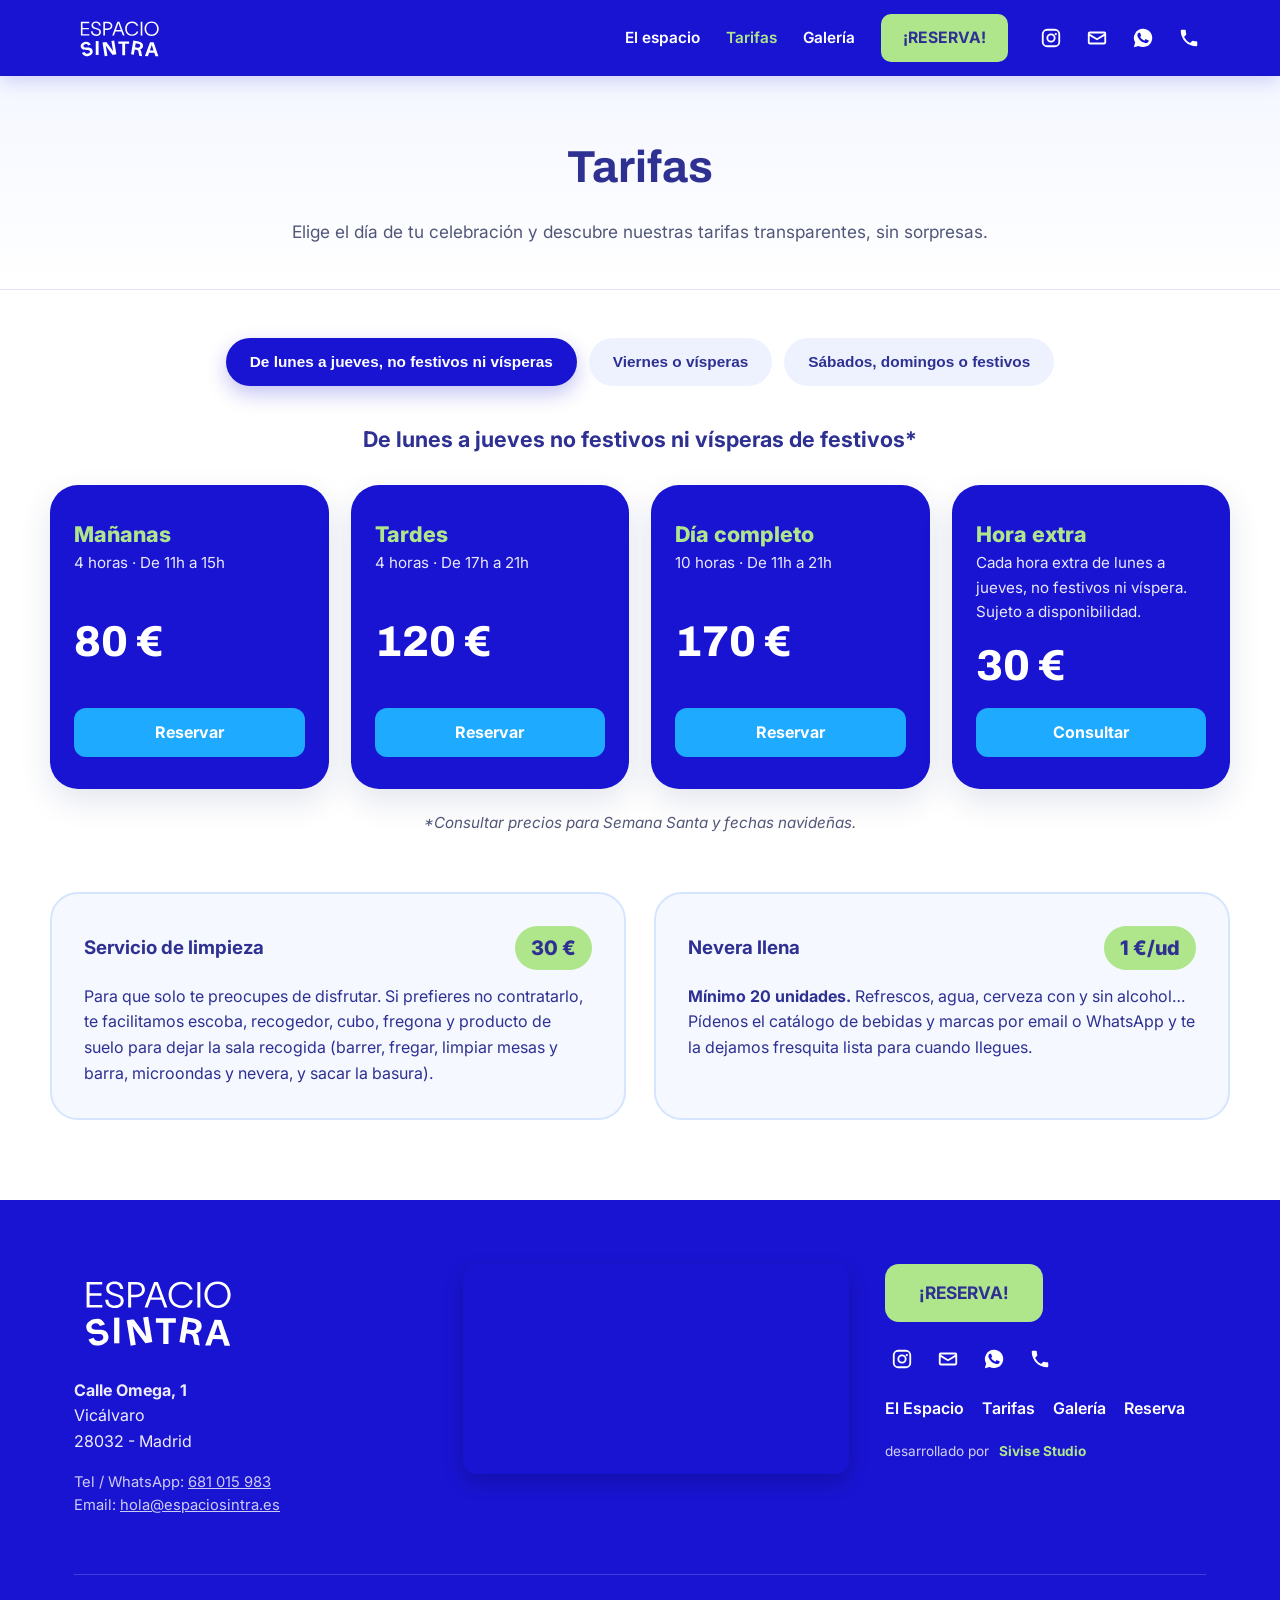
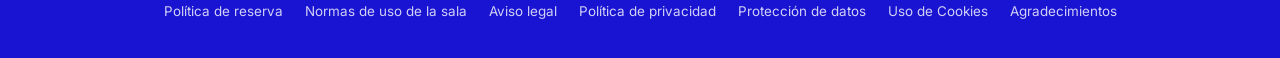
==== tarifas/index.html @ 42a93ad6 "Initial 1:1 static migration of espaciosintra.es from Framer to GitHub Pages" ====
<!DOCTYPE html>
<html lang="es">
<head>
  <meta charset="UTF-8">
  <meta name="viewport" content="width=device-width, initial-scale=1.0">
  <title>Espacio Sintra - Tarifas</title>
  <meta name="description" content="Consulta las tarifas de alquiler por mañanas, tardes o día completo de Espacio Sintra en Vicálvaro, Madrid, además de extras de limpieza y nevera llena.">
  <link rel="canonical" href="https://www.espaciosintra.es/tarifas/">
  <link rel="icon" type="image/png" href="../img/favicon.png">
  <link rel="apple-touch-icon" href="../img/apple-touch-icon.png">
  <meta property="og:type" content="website">
  <meta property="og:url" content="https://www.espaciosintra.es/tarifas/">
  <meta property="og:title" content="Espacio Sintra - Tarifas">
  <meta property="og:description" content="Consulta las tarifas de alquiler por mañanas, tardes o día completo de Espacio Sintra en Vicálvaro, Madrid, además de extras de limpieza y nevera llena.">
  <meta property="og:image" content="https://www.espaciosintra.es/img/og-image.png">
  <link rel="preconnect" href="https://fonts.googleapis.com">
  <link rel="preconnect" href="https://fonts.gstatic.com" crossorigin>
  <link href="https://fonts.googleapis.com/css2?family=Archivo:wght@600;700;800&family=Inter:wght@400;500;600;700;800&display=swap" rel="stylesheet">
  <link rel="stylesheet" href="../assets/style.css">
</head>
<body>
  <header class="site-header">
    <div class="container nav-inner">
      <a href="../" class="nav-logo" aria-label="Espacio Sintra Inicio">
        <img src="../img/brand/ES_logotipo-03.svg" alt="Espacio Sintra">
      </a>
      <div class="nav-right">
        <ul class="nav-links">
          <li><a href="../el_espacio/">El espacio</a></li>
          <li><a href="../tarifas/" class="active">Tarifas</a></li>
          <li><a href="../galeria/">Galería</a></li>
        </ul>
        <a href="../reservar/" class="btn-mint">¡RESERVA!</a>
        <div class="nav-socials">
        <a href="https://www.instagram.com/espaciosintramadrid" target="_blank" rel="noopener noreferrer" aria-label="Instagram"><svg viewBox="0 0 24 24" aria-hidden="true"><path d="M7.75 2h8.5A5.75 5.75 0 0 1 22 7.75v8.5A5.75 5.75 0 0 1 16.25 22h-8.5A5.75 5.75 0 0 1 2 16.25v-8.5A5.75 5.75 0 0 1 7.75 2Zm0 2A3.75 3.75 0 0 0 4 7.75v8.5A3.75 3.75 0 0 0 7.75 20h8.5A3.75 3.75 0 0 0 20 16.25v-8.5A3.75 3.75 0 0 0 16.25 4h-8.5ZM12 7a5 5 0 1 1 0 10 5 5 0 0 1 0-10Zm0 2a3 3 0 1 0 0 6 3 3 0 0 0 0-6Zm5.25-2.5a1.25 1.25 0 1 1 0 2.5 1.25 1.25 0 0 1 0-2.5Z"/></svg></a>
        <a href="mailto:hola@espaciosintra.es" aria-label="Email"><svg viewBox="0 0 24 24" aria-hidden="true"><path d="M4 5h16a2 2 0 0 1 2 2v10a2 2 0 0 1-2 2H4a2 2 0 0 1-2-2V7a2 2 0 0 1 2-2Zm0 2v.4l8 4.8 8-4.8V7H4Zm16 10V9.7l-7.49 4.5a1 1 0 0 1-1.02 0L4 9.7V17h16Z"/></svg></a>
        <a href="https://wa.me/34681015983" target="_blank" rel="noopener noreferrer" aria-label="WhatsApp"><svg viewBox="0 0 24 24" aria-hidden="true"><path d="M12.04 2a9.95 9.95 0 0 0-8.6 14.95L2 22l5.2-1.36A9.96 9.96 0 1 0 12.04 2Zm5.82 14.1c-.25.7-1.44 1.34-1.99 1.42-.52.08-1.18.11-1.9-.12-.44-.14-1-.33-1.72-.64-3.03-1.31-5-4.36-5.15-4.56-.15-.2-1.23-1.64-1.23-3.13 0-1.49.78-2.22 1.06-2.52.28-.3.6-.38.8-.38h.58c.19 0 .44-.07.69.52.25.6.85 2.08.92 2.23.08.15.13.33.03.53-.1.2-.15.33-.3.5-.15.18-.32.4-.45.54-.15.15-.3.31-.13.61.18.3.78 1.29 1.68 2.09 1.15 1.03 2.13 1.35 2.43 1.5.3.15.48.13.65-.08.18-.2.75-.88.95-1.18.2-.3.4-.25.68-.15.28.1 1.75.83 2.05.98.3.15.5.22.58.35.08.13.08.73-.17 1.43Z"/></svg></a>
        <a href="tel:681015983" aria-label="Teléfono"><svg viewBox="0 0 24 24" aria-hidden="true"><path d="M6.62 10.79a15.05 15.05 0 0 0 6.59 6.59l2.2-2.2a1 1 0 0 1 1.01-.24c1.12.37 2.33.57 3.58.57a1 1 0 0 1 1 1V20a1 1 0 0 1-1 1C10.61 21 3 13.39 3 4a1 1 0 0 1 1-1h3.5a1 1 0 0 1 1 1c0 1.25.2 2.46.57 3.58a1 1 0 0 1-.25 1.01l-2.2 2.2Z"/></svg></a>
    </div>
      </div>
      <button id="menu-toggle" class="menu-toggle" aria-label="Abrir menú" aria-expanded="false">
        <svg width="24" height="24" viewBox="0 0 24 24" fill="none" stroke="currentColor" stroke-width="2.5"><line x1="3" y1="6" x2="21" y2="6"/><line x1="3" y1="12" x2="21" y2="12"/><line x1="3" y1="18" x2="21" y2="18"/></svg>
      </button>
    </div>
    <nav id="mobile-drawer" class="mobile-drawer" aria-label="Navegación móvil">
      <ul>
        <li><a href="../el_espacio/">El espacio</a></li>
        <li><a href="../tarifas/">Tarifas</a></li>
        <li><a href="../galeria/">Galería</a></li>
        <li><a href="../reservar/">¡RESERVA!</a></li>
      </ul>
      <div class="nav-socials">
        <a href="https://www.instagram.com/espaciosintramadrid" target="_blank" rel="noopener noreferrer" aria-label="Instagram"><svg viewBox="0 0 24 24" aria-hidden="true"><path d="M7.75 2h8.5A5.75 5.75 0 0 1 22 7.75v8.5A5.75 5.75 0 0 1 16.25 22h-8.5A5.75 5.75 0 0 1 2 16.25v-8.5A5.75 5.75 0 0 1 7.75 2Zm0 2A3.75 3.75 0 0 0 4 7.75v8.5A3.75 3.75 0 0 0 7.75 20h8.5A3.75 3.75 0 0 0 20 16.25v-8.5A3.75 3.75 0 0 0 16.25 4h-8.5ZM12 7a5 5 0 1 1 0 10 5 5 0 0 1 0-10Zm0 2a3 3 0 1 0 0 6 3 3 0 0 0 0-6Zm5.25-2.5a1.25 1.25 0 1 1 0 2.5 1.25 1.25 0 0 1 0-2.5Z"/></svg></a>
        <a href="mailto:hola@espaciosintra.es" aria-label="Email"><svg viewBox="0 0 24 24" aria-hidden="true"><path d="M4 5h16a2 2 0 0 1 2 2v10a2 2 0 0 1-2 2H4a2 2 0 0 1-2-2V7a2 2 0 0 1 2-2Zm0 2v.4l8 4.8 8-4.8V7H4Zm16 10V9.7l-7.49 4.5a1 1 0 0 1-1.02 0L4 9.7V17h16Z"/></svg></a>
        <a href="https://wa.me/34681015983" target="_blank" rel="noopener noreferrer" aria-label="WhatsApp"><svg viewBox="0 0 24 24" aria-hidden="true"><path d="M12.04 2a9.95 9.95 0 0 0-8.6 14.95L2 22l5.2-1.36A9.96 9.96 0 1 0 12.04 2Zm5.82 14.1c-.25.7-1.44 1.34-1.99 1.42-.52.08-1.18.11-1.9-.12-.44-.14-1-.33-1.72-.64-3.03-1.31-5-4.36-5.15-4.56-.15-.2-1.23-1.64-1.23-3.13 0-1.49.78-2.22 1.06-2.52.28-.3.6-.38.8-.38h.58c.19 0 .44-.07.69.52.25.6.85 2.08.92 2.23.08.15.13.33.03.53-.1.2-.15.33-.3.5-.15.18-.32.4-.45.54-.15.15-.3.31-.13.61.18.3.78 1.29 1.68 2.09 1.15 1.03 2.13 1.35 2.43 1.5.3.15.48.13.65-.08.18-.2.75-.88.95-1.18.2-.3.4-.25.68-.15.28.1 1.75.83 2.05.98.3.15.5.22.58.35.08.13.08.73-.17 1.43Z"/></svg></a>
        <a href="tel:681015983" aria-label="Teléfono"><svg viewBox="0 0 24 24" aria-hidden="true"><path d="M6.62 10.79a15.05 15.05 0 0 0 6.59 6.59l2.2-2.2a1 1 0 0 1 1.01-.24c1.12.37 2.33.57 3.58.57a1 1 0 0 1 1 1V20a1 1 0 0 1-1 1C10.61 21 3 13.39 3 4a1 1 0 0 1 1-1h3.5a1 1 0 0 1 1 1c0 1.25.2 2.46.57 3.58a1 1 0 0 1-.25 1.01l-2.2 2.2Z"/></svg></a>
    </div>
    </nav>
  </header>

  <main>

    <section class="page-hero">
      <div class="container">
        <h1>Tarifas</h1>
        <p>Elige el día de tu celebración y descubre nuestras tarifas transparentes, sin sorpresas.</p>
      </div>
    </section>

    <section class="container tarifas-page-wrap">
      <div class="tarifa-tabs" role="tablist">
        <button class="tarifa-tab active" data-tab="tab-lj" role="tab">De lunes a jueves, no festivos ni vísperas</button>
        <button class="tarifa-tab" data-tab="tab-v" role="tab">Viernes o vísperas</button>
        <button class="tarifa-tab" data-tab="tab-sdf" role="tab">Sábados, domingos o festivos</button>
      </div>

      <div id="tab-lj" class="tarifa-panel active">
        <h2 class="tarifa-panel-title">De lunes a jueves no festivos ni vísperas de festivos*</h2>
        
      <div class="tarifa-cards-grid">
        <article class="tarifa-card">
          <div><h3>Mañanas</h3><p class="slot">4 horas · De 11h a 15h</p></div>
          <div class="big-price">80 €</div>
          <a href="../reservar/" class="btn-sky">Reservar</a>
        </article>
        <article class="tarifa-card">
          <div><h3>Tardes</h3><p class="slot">4 horas · De 17h a 21h</p></div>
          <div class="big-price">120 €</div>
          <a href="../reservar/" class="btn-sky">Reservar</a>
        </article>
        <article class="tarifa-card">
          <div><h3>Día completo</h3><p class="slot">10 horas · De 11h a 21h</p></div>
          <div class="big-price">170 €</div>
          <a href="../reservar/" class="btn-sky">Reservar</a>
        </article>
        <article class="tarifa-card">
          <div><h3>Hora extra</h3><p class="slot">Cada hora extra de lunes a jueves, no festivos ni víspera. Sujeto a disponibilidad.</p></div>
          <div class="big-price">30 €</div>
          <a href="../reservar/" class="btn-sky">Consultar</a>
        </article>
      </div>
      </div>

      <div id="tab-v" class="tarifa-panel">
        <h2 class="tarifa-panel-title">Viernes o vísperas de festivos*</h2>
        
      <div class="tarifa-cards-grid">
        <article class="tarifa-card">
          <div><h3>Mañanas</h3><p class="slot">4 horas · De 11h a 15h</p></div>
          <div class="big-price">80 €</div>
          <a href="../reservar/" class="btn-sky">Reservar</a>
        </article>
        <article class="tarifa-card">
          <div><h3>Tardes</h3><p class="slot">4 horas · De 17h a 21h</p></div>
          <div class="big-price">160 €</div>
          <a href="../reservar/" class="btn-sky">Reservar</a>
        </article>
        <article class="tarifa-card">
          <div><h3>Día completo</h3><p class="slot">10 horas · De 11h a 21h</p></div>
          <div class="big-price">220 €</div>
          <a href="../reservar/" class="btn-sky">Reservar</a>
        </article>
        <article class="tarifa-card">
          <div><h3>Hora extra</h3><p class="slot">Cada hora extra de viernes, sábado, domingo, festivo o víspera de festivo.</p></div>
          <div class="big-price">40 €</div>
          <a href="../reservar/" class="btn-sky">Consultar</a>
        </article>
      </div>
      </div>

      <div id="tab-sdf" class="tarifa-panel">
        <h2 class="tarifa-panel-title">Sábados, domingos o festivos*</h2>
        
      <div class="tarifa-cards-grid">
        <article class="tarifa-card">
          <div><h3>Mañanas</h3><p class="slot">4 horas · De 11h a 15h</p></div>
          <div class="big-price">160 €</div>
          <a href="../reservar/" class="btn-sky">Reservar</a>
        </article>
        <article class="tarifa-card">
          <div><h3>Tardes</h3><p class="slot">4 horas · De 17h a 21h</p></div>
          <div class="big-price">180 €</div>
          <a href="../reservar/" class="btn-sky">Reservar</a>
        </article>
        <article class="tarifa-card">
          <div><h3>Día completo</h3><p class="slot">10 horas · De 11h a 21h</p></div>
          <div class="big-price">310 €</div>
          <a href="../reservar/" class="btn-sky">Reservar</a>
        </article>
        <article class="tarifa-card">
          <div><h3>Hora extra</h3><p class="slot">Cada hora extra de viernes, sábado, domingo, festivo o víspera de festivo.</p></div>
          <div class="big-price">40 €</div>
          <a href="../reservar/" class="btn-sky">Consultar</a>
        </article>
      </div>
      </div>

      <p class="tarifa-footnote">*Consultar precios para Semana Santa y fechas navideñas.</p>

      <div class="extras-grid">
        <article class="extra-card">
          <div class="extra-head">
            <h3>Servicio de limpieza</h3>
            <span class="extra-price">30 €</span>
          </div>
          <p>Para que solo te preocupes de disfrutar. Si prefieres no contratarlo, te facilitamos escoba, recogedor, cubo, fregona y producto de suelo para dejar la sala recogida (barrer, fregar, limpiar mesas y barra, microondas y nevera, y sacar la basura).</p>
        </article>
        <article class="extra-card">
          <div class="extra-head">
            <h3>Nevera llena</h3>
            <span class="extra-price">1 €/ud</span>
          </div>
          <p><strong>Mínimo 20 unidades.</strong> Refrescos, agua, cerveza con y sin alcohol… Pídenos el catálogo de bebidas y marcas por email o WhatsApp y te la dejamos fresquita lista para cuando llegues.</p>
        </article>
      </div>
    </section>

  </main>

  <footer class="site-footer">
    <div class="container">
      <div class="footer-top">
        <div>
          <img src="../img/brand/ES_logotipo-03.svg" alt="Espacio Sintra" class="footer-logo">
          <p class="footer-address">
            <strong>Calle Omega, 1</strong><br>
            Vicálvaro<br>
            28032 - Madrid
          </p>
          <p class="footer-address" style="font-size:0.92rem; opacity:0.85;">
            Tel / WhatsApp: <a href="tel:681015983" style="text-decoration:underline;">681 015 983</a><br>
            Email: <a href="mailto:hola@espaciosintra.es" style="text-decoration:underline;">hola@espaciosintra.es</a>
          </p>
        </div>

        <div>
          <iframe class="footer-map" loading="lazy" referrerpolicy="no-referrer-when-downgrade" title="Ubicación de Espacio Sintra en Google Maps" src="https://www.google.com/maps/embed?pb=!1m18!1m12!1m3!1d3038.375888779469!2d-3.607991523493664!3d40.400522956624826!2m3!1f0!2f0!3f0!3m2!1i1024!2i768!4f13.1!3m3!1m2!1s0xd42251a2ddd2651%3A0xb4d147cf2492450a!2sEspacio%20Sintra!5e0!3m2!1ses!2ses!4v1754129785091!5m2!1ses!2ses"></iframe>
        </div>

        <div class="footer-actions">
          <a href="../reservar/" class="btn-mint btn-mint-lg">¡RESERVA!</a>
          <div class="nav-socials">
        <a href="https://www.instagram.com/espaciosintramadrid" target="_blank" rel="noopener noreferrer" aria-label="Instagram"><svg viewBox="0 0 24 24" aria-hidden="true"><path d="M7.75 2h8.5A5.75 5.75 0 0 1 22 7.75v8.5A5.75 5.75 0 0 1 16.25 22h-8.5A5.75 5.75 0 0 1 2 16.25v-8.5A5.75 5.75 0 0 1 7.75 2Zm0 2A3.75 3.75 0 0 0 4 7.75v8.5A3.75 3.75 0 0 0 7.75 20h8.5A3.75 3.75 0 0 0 20 16.25v-8.5A3.75 3.75 0 0 0 16.25 4h-8.5ZM12 7a5 5 0 1 1 0 10 5 5 0 0 1 0-10Zm0 2a3 3 0 1 0 0 6 3 3 0 0 0 0-6Zm5.25-2.5a1.25 1.25 0 1 1 0 2.5 1.25 1.25 0 0 1 0-2.5Z"/></svg></a>
        <a href="mailto:hola@espaciosintra.es" aria-label="Email"><svg viewBox="0 0 24 24" aria-hidden="true"><path d="M4 5h16a2 2 0 0 1 2 2v10a2 2 0 0 1-2 2H4a2 2 0 0 1-2-2V7a2 2 0 0 1 2-2Zm0 2v.4l8 4.8 8-4.8V7H4Zm16 10V9.7l-7.49 4.5a1 1 0 0 1-1.02 0L4 9.7V17h16Z"/></svg></a>
        <a href="https://wa.me/34681015983" target="_blank" rel="noopener noreferrer" aria-label="WhatsApp"><svg viewBox="0 0 24 24" aria-hidden="true"><path d="M12.04 2a9.95 9.95 0 0 0-8.6 14.95L2 22l5.2-1.36A9.96 9.96 0 1 0 12.04 2Zm5.82 14.1c-.25.7-1.44 1.34-1.99 1.42-.52.08-1.18.11-1.9-.12-.44-.14-1-.33-1.72-.64-3.03-1.31-5-4.36-5.15-4.56-.15-.2-1.23-1.64-1.23-3.13 0-1.49.78-2.22 1.06-2.52.28-.3.6-.38.8-.38h.58c.19 0 .44-.07.69.52.25.6.85 2.08.92 2.23.08.15.13.33.03.53-.1.2-.15.33-.3.5-.15.18-.32.4-.45.54-.15.15-.3.31-.13.61.18.3.78 1.29 1.68 2.09 1.15 1.03 2.13 1.35 2.43 1.5.3.15.48.13.65-.08.18-.2.75-.88.95-1.18.2-.3.4-.25.68-.15.28.1 1.75.83 2.05.98.3.15.5.22.58.35.08.13.08.73-.17 1.43Z"/></svg></a>
        <a href="tel:681015983" aria-label="Teléfono"><svg viewBox="0 0 24 24" aria-hidden="true"><path d="M6.62 10.79a15.05 15.05 0 0 0 6.59 6.59l2.2-2.2a1 1 0 0 1 1.01-.24c1.12.37 2.33.57 3.58.57a1 1 0 0 1 1 1V20a1 1 0 0 1-1 1C10.61 21 3 13.39 3 4a1 1 0 0 1 1-1h3.5a1 1 0 0 1 1 1c0 1.25.2 2.46.57 3.58a1 1 0 0 1-.25 1.01l-2.2 2.2Z"/></svg></a>
    </div>
          <nav class="footer-nav" aria-label="Enlaces pie de página">
            <a href="../el_espacio/">El Espacio</a>
            <a href="../tarifas/">Tarifas</a>
            <a href="../galeria/">Galería</a>
            <a href="../reservar/">Reserva</a>
          </nav>
          <a href="https://www.sivisestudio.es/" target="_blank" rel="noopener noreferrer" class="footer-credit">
            desarrollado por <strong>Sivise Studio</strong>
          </a>
        </div>
      </div>

      <div class="footer-legal">
        <a href="../politica_reserva/">Política de reserva</a>
        <a href="../terminos_condiciones/">Normas de uso de la sala</a>
        <a href="../aviso_legal/">Aviso legal</a>
        <a href="../politica_privacidad/">Política de privacidad</a>
        <a href="../proteccion_datos/">Protección de datos</a>
        <a href="../uso_cookies/">Uso de Cookies</a>
        <a href="../gracias/">Agradecimientos</a>
      </div>
    </div>
  </footer>

  <script src="../assets/app.js"></script>
</body>
</html>
---- assets/style.css ----
/* Espacio Sintra — Official Static Design System (Migrated 1:1 from Framer to GitHub Pages) */
:root {
  --cobalt: #1914d2;
  --indigo: #2e3092;
  --sky: #1eaaff;
  --turquoise: #28d2c8;
  --mint: #afe68c;
  --mint-soft: #e6f8de;
  --white: #ffffff;
  --ink: #1a1c36;
  --muted: #52577a;
  --radius-sm: 10px;
  --radius-md: 18px;
  --radius-lg: 28px;
  --radius-pill: 999px;
  --shadow-card: 0 12px 32px rgba(18, 43, 105, 0.12);
  --shadow-soft: 0 6px 20px rgba(18, 43, 105, 0.08);
  --max-w: 1180px;
}

* { box-sizing: border-box; margin: 0; padding: 0; }
html { scroll-behavior: smooth; }
body {
  font-family: 'Inter', -apple-system, BlinkMacSystemFont, sans-serif;
  color: var(--indigo);
  background: var(--white);
  line-height: 1.6;
  overflow-x: hidden;
  -webkit-font-smoothing: antialiased;
}
img { max-width: 100%; display: block; }
a { color: inherit; text-decoration: none; }

.container {
  width: 100%;
  max-width: var(--max-w);
  margin: 0 auto;
  padding: 0 24px;
}

/* =========================================
   NAVBAR (Cobalt #1914d2)
   ========================================= */
.site-header {
  position: sticky;
  top: 0;
  z-index: 1000;
  background: var(--cobalt);
  color: var(--white);
  box-shadow: 0 4px 18px rgba(25, 20, 210, 0.18);
}
.nav-inner {
  display: flex;
  align-items: center;
  justify-content: space-between;
  gap: 20px;
  height: 76px;
}
.nav-logo {
  display: flex;
  align-items: center;
  height: 50px;
  flex-shrink: 0;
}
.nav-logo img {
  height: 52px;
  width: auto;
  object-fit: contain;
}
.nav-right {
  display: flex;
  align-items: center;
  gap: 26px;
}
.nav-links {
  display: flex;
  align-items: center;
  gap: 26px;
  list-style: none;
}
.nav-links a {
  font-size: 0.96rem;
  font-weight: 600;
  color: var(--white);
  transition: opacity 0.2s, transform 0.2s;
}
.nav-links a:hover,
.nav-links a.active {
  color: var(--mint);
}
.btn-mint {
  display: inline-flex;
  align-items: center;
  justify-content: center;
  gap: 8px;
  background: var(--mint);
  color: var(--indigo);
  font-weight: 700;
  font-size: 0.98rem;
  padding: 11px 22px;
  border-radius: 10px;
  border: none;
  cursor: pointer;
  transition: transform 0.2s, box-shadow 0.2s, filter 0.2s;
}
.btn-mint:hover {
  transform: translateY(-2px);
  box-shadow: 0 8px 20px rgba(25, 20, 210, 0.18);
  filter: brightness(1.03);
}
.btn-mint-lg {
  padding: 15px 34px;
  font-size: 1.08rem;
  border-radius: 14px;
}
.nav-socials {
  display: flex;
  align-items: center;
  gap: 12px;
}
.nav-socials a {
  display: inline-flex;
  align-items: center;
  justify-content: center;
  width: 34px;
  height: 34px;
  border-radius: 50%;
  color: var(--white);
  transition: transform 0.2s, background 0.2s;
}
.nav-socials a:hover {
  background: rgba(255, 255, 255, 0.16);
  transform: translateY(-2px);
}
.nav-socials svg { width: 22px; height: 22px; fill: currentColor; }

/* Mobile menu button */
.menu-toggle {
  display: none;
  background: transparent;
  border: 2px solid rgba(255, 255, 255, 0.45);
  border-radius: 10px;
  color: var(--white);
  width: 44px;
  height: 44px;
  align-items: center;
  justify-content: center;
  cursor: pointer;
}
.mobile-drawer {
  display: none;
  background: var(--cobalt);
  padding: 16px 24px 28px;
  border-top: 1px solid rgba(255, 255, 255, 0.15);
}
.mobile-drawer.open { display: block; }
.mobile-drawer ul {
  list-style: none;
  display: flex;
  flex-direction: column;
  gap: 14px;
  margin-bottom: 18px;
}
.mobile-drawer a {
  color: var(--white);
  font-size: 1.1rem;
  font-weight: 600;
  display: block;
  padding: 6px 0;
}

/* =========================================
   HERO SECTION
   ========================================= */
.hero-section {
  position: relative;
  padding: 56px 0 64px;
  overflow: hidden;
  background: var(--white);
}
.hero-grid {
  display: grid;
  grid-template-columns: 1fr 1.08fr;
  align-items: center;
  gap: 44px;
  position: relative;
  z-index: 2;
}
.hero-brand {
  text-align: center;
}
.hero-wordmark {
  width: min(520px, 100%);
  margin: 0 auto 12px;
}
.hero-subtitle {
  font-size: clamp(1.4rem, 2.5vw, 1.95rem);
  font-weight: 700;
  color: var(--indigo);
  margin-bottom: 34px;
}
.hero-highlights {
  display: flex;
  flex-direction: column;
  gap: 12px;
  align-items: center;
  font-size: 1.12rem;
  font-weight: 500;
  color: var(--indigo);
}
.hero-highlight-row {
  display: flex;
  align-items: center;
  justify-content: center;
  gap: 12px;
  flex-wrap: wrap;
}
.hero-highlight-icon {
  width: 24px;
  height: 24px;
  object-fit: contain;
}
.hero-video-wrap {
  position: relative;
  width: 100%;
  aspect-ratio: 16 / 9;
  border-radius: var(--radius-md);
  overflow: hidden;
  background: #101627;
  box-shadow: var(--shadow-card);
}
.hero-video-wrap iframe {
  position: absolute;
  inset: 0;
  width: 100%;
  height: 100%;
  border: 0;
}
.hero-cta-wrap {
  text-align: center;
  margin-top: 44px;
  position: relative;
  z-index: 2;
}

/* Decorative Brand Shapes */
.deco-shape {
  position: absolute;
  pointer-events: none;
  z-index: 1;
  user-select: none;
}

/* =========================================
   CELEBRATIONS SECTION (Sky Blue #1eaaff)
   ========================================= */
.celebrations-section {
  background: var(--sky);
  color: var(--white);
  padding: 72px 0 88px;
  position: relative;
  overflow: hidden;
}
.section-title {
  font-family: 'Archivo', 'Inter', sans-serif;
  font-size: clamp(1.85rem, 3.2vw, 2.5rem);
  font-weight: 700;
  text-align: center;
  margin-bottom: 44px;
}
.celebrations-grid {
  display: grid;
  grid-template-columns: repeat(3, 1fr);
  gap: 28px;
  position: relative;
  z-index: 2;
}
.celebration-card {
  background: var(--white);
  border-radius: var(--radius-md);
  padding: 14px 14px 18px;
  box-shadow: 0 14px 30px rgba(13, 48, 120, 0.2);
  transition: transform 0.25s ease;
}
.celebration-card:nth-child(odd) { transform: rotate(-1.2deg); }
.celebration-card:nth-child(even) { transform: rotate(1.2deg); }
.celebration-card:hover { transform: rotate(0deg) translateY(-6px); }
.celebration-card h2 {
  font-size: 1.15rem;
  font-weight: 700;
  color: var(--indigo);
  text-align: center;
  margin-bottom: 12px;
}
.celebration-card img {
  width: 100%;
  aspect-ratio: 4 / 3;
  object-fit: cover;
  border-radius: 10px;
}

/* =========================================
   TARIFAS SUMMARY (White)
   ========================================= */
.tarifas-home-section {
  background: var(--white);
  padding: 84px 0;
  position: relative;
  overflow: hidden;
}
.wave-heading {
  display: flex;
  align-items: center;
  justify-content: center;
  gap: 22px;
  margin-bottom: 46px;
}
.wave-heading h2 {
  font-family: 'Archivo', 'Inter', sans-serif;
  font-size: clamp(1.85rem, 3vw, 2.35rem);
  font-weight: 700;
  color: var(--indigo);
  letter-spacing: 0.02em;
}
.wave-svg {
  width: 96px;
  height: auto;
  flex-shrink: 0;
}
.tarifas-summary-grid {
  display: grid;
  grid-template-columns: repeat(3, 1fr);
  gap: 32px;
  max-width: 820px;
  margin: 0 auto 44px;
  position: relative;
  z-index: 2;
}
.tarifa-mini {
  padding: 8px 4px;
}
.tarifa-mini h3 {
  font-size: 1.25rem;
  font-weight: 700;
  color: var(--indigo);
  margin-bottom: 4px;
}
.tarifa-mini .hours {
  font-size: 0.94rem;
  color: var(--indigo);
  padding-bottom: 12px;
  border-bottom: 2px solid rgba(46, 48, 146, 0.25);
  margin-bottom: 12px;
}
.tarifa-mini .price-row {
  display: flex;
  align-items: baseline;
  justify-content: space-between;
}
.tarifa-mini .desde {
  font-size: 0.9rem;
  color: var(--indigo);
}
.tarifa-mini .price {
  font-size: 2.2rem;
  font-weight: 800;
  color: var(--indigo);
}

/* =========================================
   REVIEWS SECTION (Turquoise #28d2c8)
   ========================================= */
.reviews-section {
  background: var(--turquoise);
  color: var(--white);
  padding: 76px 0 80px;
  position: relative;
  overflow: hidden;
}
.reviews-track {
  display: flex;
  gap: 20px;
  overflow-x: auto;
  scroll-snap-type: x mandatory;
  padding: 6px 4px 20px;
  scrollbar-width: thin;
  scrollbar-color: rgba(255, 255, 255, 0.6) transparent;
}
.review-card {
  flex: 0 0 310px;
  scroll-snap-align: start;
  background: var(--white);
  color: var(--indigo);
  border-radius: var(--radius-md);
  padding: 22px;
  box-shadow: var(--shadow-soft);
  display: flex;
  flex-direction: column;
  gap: 10px;
}
.review-head {
  display: flex;
  align-items: center;
  gap: 12px;
}
.review-avatar {
  width: 38px;
  height: 38px;
  border-radius: 50%;
  object-fit: cover;
  flex-shrink: 0;
}
.review-author {
  font-weight: 700;
  font-size: 1rem;
  color: var(--indigo);
}
.review-meta {
  display: flex;
  align-items: center;
  gap: 8px;
  font-size: 0.82rem;
  color: var(--muted);
}
.review-stars { color: #f6b500; letter-spacing: 1px; font-size: 0.95rem; }
.review-text {
  font-size: 0.9rem;
  line-height: 1.55;
  color: #3a3f68;
}
.google-badge-wrap {
  display: flex;
  justify-content: center;
  margin-top: 30px;
}
.google-badge-card {
  background: var(--white);
  color: var(--ink);
  border-radius: 16px;
  padding: 16px 26px;
  box-shadow: var(--shadow-card);
  display: inline-flex;
  align-items: center;
  gap: 16px;
}
.google-badge-score {
  font-size: 1.65rem;
  font-weight: 800;
  color: var(--ink);
  line-height: 1;
}

/* =========================================
   BOOKING STEPS SECTION (White)
   ========================================= */
.steps-section {
  background: var(--white);
  padding: 84px 0 92px;
  position: relative;
  overflow: hidden;
}
.steps-grid {
  display: grid;
  grid-template-columns: repeat(4, 1fr);
  gap: 24px;
  position: relative;
  z-index: 2;
}
.step-circle {
  background: var(--sky);
  color: var(--white);
  border-radius: 50%;
  aspect-ratio: 1 / 1;
  padding: 26px 24px;
  display: flex;
  flex-direction: column;
  align-items: center;
  justify-content: center;
  text-align: center;
  gap: 10px;
  box-shadow: var(--shadow-card);
  position: relative;
}
.step-num {
  width: 44px;
  height: 44px;
  border-radius: 50%;
  background: var(--turquoise);
  color: var(--white);
  font-weight: 800;
  font-size: 1.25rem;
  display: flex;
  align-items: center;
  justify-content: center;
  box-shadow: 0 4px 10px rgba(0, 0, 0, 0.12);
}
.step-circle h3 {
  font-size: 1.2rem;
  font-weight: 800;
  color: var(--white);
}
.step-circle p {
  font-size: 0.88rem;
  line-height: 1.45;
  color: rgba(255, 255, 255, 0.95);
}
.step-icons {
  display: flex;
  gap: 10px;
  margin-top: 4px;
}
.step-icons a {
  width: 34px;
  height: 34px;
  border-radius: 50%;
  background: rgba(255, 255, 255, 0.22);
  display: inline-flex;
  align-items: center;
  justify-content: center;
  color: var(--white);
}
.step-icons a:hover { background: var(--cobalt); }
.step-icons svg { width: 18px; height: 18px; fill: currentColor; }

/* =========================================
   SUBPAGES: HERO BANNER + CARDS
   ========================================= */
.page-hero {
  background: linear-gradient(180deg, #f4f7ff 0%, #ffffff 100%);
  padding: 56px 0 44px;
  text-align: center;
  border-bottom: 1px solid rgba(25, 20, 210, 0.08);
}
.page-hero h1 {
  font-family: 'Archivo', 'Inter', sans-serif;
  font-size: clamp(2rem, 3.6vw, 2.8rem);
  color: var(--indigo);
  margin-bottom: 14px;
}
.page-hero p {
  max-width: 720px;
  margin: 0 auto;
  font-size: 1.08rem;
  color: var(--muted);
}

/* El Espacio 3-column mint cards */
.espacio-grid {
  display: grid;
  grid-template-columns: repeat(3, 1fr);
  gap: 28px;
  padding: 56px 0 76px;
}
.espacio-card {
  background: var(--mint-soft);
  border: 2px solid var(--mint);
  border-radius: var(--radius-lg);
  padding: 32px 28px;
  box-shadow: var(--shadow-soft);
}
.espacio-card-icon {
  width: 58px;
  height: 58px;
  margin-bottom: 18px;
}
.espacio-card h2 {
  font-size: 1.35rem;
  color: var(--indigo);
  margin-bottom: 16px;
}
.espacio-list {
  list-style: none;
  display: flex;
  flex-direction: column;
  gap: 12px;
}
.espacio-list li {
  position: relative;
  padding-left: 22px;
  font-size: 0.97rem;
  color: var(--indigo);
}
.espacio-list li::before {
  content: '•';
  position: absolute;
  left: 4px;
  color: var(--cobalt);
  font-weight: 900;
  font-size: 1.2rem;
  line-height: 1.2;
}

/* Tarifas Interactive Tabs */
.tarifas-page-wrap { padding: 48px 0 80px; }
.tarifa-tabs {
  display: flex;
  justify-content: center;
  flex-wrap: wrap;
  gap: 12px;
  margin-bottom: 36px;
}
.tarifa-tab {
  background: #eef2ff;
  color: var(--indigo);
  border: 2px solid transparent;
  padding: 13px 22px;
  border-radius: var(--radius-pill);
  font-weight: 700;
  font-size: 0.96rem;
  cursor: pointer;
  transition: all 0.2s;
}
.tarifa-tab:hover { border-color: var(--cobalt); }
.tarifa-tab.active {
  background: var(--cobalt);
  color: var(--white);
  box-shadow: 0 8px 20px rgba(25, 20, 210, 0.25);
}
.tarifa-panel { display: none; }
.tarifa-panel.active { display: block; }
.tarifa-panel-title {
  text-align: center;
  font-size: 1.35rem;
  color: var(--indigo);
  margin-bottom: 28px;
}
.tarifa-cards-grid {
  display: grid;
  grid-template-columns: repeat(4, 1fr);
  gap: 22px;
}
.tarifa-card {
  background: var(--cobalt);
  color: var(--white);
  border-radius: var(--radius-lg);
  padding: 32px 24px;
  display: flex;
  flex-direction: column;
  justify-content: space-between;
  gap: 18px;
  box-shadow: var(--shadow-card);
}
.tarifa-card h3 {
  font-size: 1.35rem;
  font-weight: 800;
  color: var(--mint);
}
.tarifa-card .slot {
  font-size: 0.95rem;
  color: rgba(255, 255, 255, 0.9);
}
.tarifa-card .big-price {
  font-family: 'Archivo', 'Inter', sans-serif;
  font-size: 2.7rem;
  font-weight: 800;
  color: var(--white);
  line-height: 1.1;
}
.tarifa-card .btn-sky {
  display: inline-block;
  text-align: center;
  background: var(--sky);
  color: var(--white);
  font-weight: 700;
  padding: 12px 18px;
  border-radius: 12px;
  transition: background 0.2s, transform 0.2s;
}
.tarifa-card .btn-sky:hover {
  background: var(--mint);
  color: var(--indigo);
  transform: translateY(-2px);
}
.tarifa-footnote {
  text-align: center;
  margin-top: 22px;
  font-size: 0.95rem;
  color: var(--muted);
  font-style: italic;
}
.extras-grid {
  display: grid;
  grid-template-columns: repeat(2, 1fr);
  gap: 28px;
  margin-top: 56px;
}
.extra-card {
  background: #f5f9ff;
  border: 2px solid #d5e4ff;
  border-radius: var(--radius-lg);
  padding: 32px;
}
.extra-head {
  display: flex;
  align-items: center;
  justify-content: space-between;
  gap: 16px;
  margin-bottom: 14px;
}
.extra-price {
  background: var(--mint);
  color: var(--indigo);
  font-weight: 800;
  font-size: 1.25rem;
  padding: 6px 16px;
  border-radius: var(--radius-pill);
}

/* Galeria Grid + Lightbox */
.galeria-grid {
  display: grid;
  grid-template-columns: repeat(3, 1fr);
  gap: 18px;
  padding: 48px 0 80px;
}
.galeria-item {
  border-radius: var(--radius-md);
  overflow: hidden;
  cursor: pointer;
  box-shadow: var(--shadow-soft);
  aspect-ratio: 4 / 3;
  background: #eef2ff;
}
.galeria-item img {
  width: 100%;
  height: 100%;
  object-fit: cover;
  transition: transform 0.35s ease;
}
.galeria-item:hover img { transform: scale(1.05); }
.lightbox {
  display: none;
  position: fixed;
  inset: 0;
  z-index: 2000;
  background: rgba(12, 14, 42, 0.92);
  align-items: center;
  justify-content: center;
  padding: 24px;
}
.lightbox.open { display: flex; }
.lightbox img {
  max-width: 92vw;
  max-height: 85vh;
  border-radius: 14px;
  box-shadow: 0 20px 50px rgba(0, 0, 0, 0.5);
}
.lightbox-btn {
  position: fixed;
  background: rgba(255, 255, 255, 0.16);
  color: var(--white);
  border: none;
  width: 50px;
  height: 50px;
  border-radius: 50%;
  font-size: 1.6rem;
  cursor: pointer;
  display: flex;
  align-items: center;
  justify-content: center;
}
.lightbox-btn:hover { background: var(--mint); color: var(--indigo); }
.lightbox-close { top: 20px; right: 24px; }
.lightbox-prev { left: 20px; top: 50%; transform: translateY(-50%); }
.lightbox-next { right: 20px; top: 50%; transform: translateY(-50%); }

/* Reservar Page */
.reservar-wrap { padding: 52px 0 84px; max-width: 820px; margin: 0 auto; }
.reserva-step-card {
  background: #f5f9ff;
  border-left: 8px solid var(--sky);
  border-radius: var(--radius-md);
  padding: 28px 32px;
  margin-bottom: 24px;
  box-shadow: var(--shadow-soft);
}
.reserva-step-head {
  display: flex;
  align-items: center;
  gap: 16px;
  margin-bottom: 14px;
}
.contact-pills {
  display: grid;
  grid-template-columns: repeat(2, 1fr);
  gap: 14px;
  margin-top: 18px;
}
.contact-pill {
  background: var(--turquoise);
  color: var(--white);
  font-weight: 700;
  font-size: 1.05rem;
  padding: 15px 22px;
  border-radius: var(--radius-pill);
  display: flex;
  align-items: center;
  justify-content: center;
  gap: 10px;
  transition: transform 0.2s, background 0.2s;
}
.contact-pill:hover {
  background: var(--cobalt);
  transform: translateY(-2px);
}
.contact-pill svg { width: 20px; height: 20px; fill: currentColor; }

/* Legal Pages */
.legal-wrap {
  max-width: 860px;
  margin: 0 auto;
  padding: 52px 24px 84px;
}
.legal-wrap h1 {
  font-family: 'Archivo', 'Inter', sans-serif;
  font-size: clamp(1.8rem, 3vw, 2.4rem);
  color: var(--indigo);
  margin-bottom: 24px;
}
.legal-wrap p {
  margin-bottom: 16px;
  color: #2f3458;
  font-size: 1rem;
  line-height: 1.72;
}
.legal-wrap h2 {
  font-size: 1.25rem;
  color: var(--cobalt);
  margin: 26px 0 10px;
}

/* =========================================
   FOOTER (Cobalt #1914d2)
   ========================================= */
.site-footer {
  background: var(--cobalt);
  color: var(--white);
  padding: 64px 0 36px;
}
.footer-top {
  display: grid;
  grid-template-columns: 1.1fr 1.2fr 1fr;
  gap: 36px;
  align-items: start;
  padding-bottom: 40px;
  border-bottom: 1px solid rgba(255, 255, 255, 0.18);
}
.footer-logo { width: 170px; margin-bottom: 18px; }
.footer-address {
  font-size: 1rem;
  line-height: 1.6;
  color: rgba(255, 255, 255, 0.92);
  margin-bottom: 16px;
}
.footer-map {
  width: 100%;
  height: 210px;
  border: 0;
  border-radius: 14px;
  box-shadow: 0 8px 20px rgba(0, 0, 0, 0.2);
}
.footer-actions {
  display: flex;
  flex-direction: column;
  align-items: flex-start;
  gap: 20px;
}
.footer-nav {
  display: flex;
  flex-wrap: wrap;
  gap: 18px;
}
.footer-nav a {
  font-weight: 600;
  color: var(--white);
}
.footer-nav a:hover { color: var(--mint); }
.footer-credit {
  display: inline-flex;
  align-items: center;
  gap: 10px;
  font-size: 0.85rem;
  color: rgba(255, 255, 255, 0.8);
}
.footer-credit strong { color: var(--mint); }
.footer-legal {
  display: flex;
  flex-wrap: wrap;
  justify-content: center;
  gap: 12px 22px;
  padding-top: 26px;
  font-size: 0.84rem;
  color: rgba(255, 255, 255, 0.8);
}
.footer-legal a:hover { color: var(--mint); text-decoration: underline; }

/* =========================================
   RESPONSIVE
   ========================================= */
@media (max-width: 980px) {
  .hero-grid,
  .espacio-grid,
  .footer-top { grid-template-columns: 1fr; }
  .celebrations-grid,
  .galeria-grid { grid-template-columns: repeat(2, 1fr); }
  .steps-grid,
  .tarifa-cards-grid { grid-template-columns: repeat(2, 1fr); }
  .extras-grid { grid-template-columns: 1fr; }
}
@media (max-width: 810px) {
  .nav-right { display: none; }
  .menu-toggle { display: inline-flex; }
  .tarifas-summary-grid { grid-template-columns: 1fr; text-align: center; }
  .tarifa-mini .price-row { justify-content: center; gap: 16px; }
  .celebrations-grid,
  .galeria-grid,
  .steps-grid,
  .tarifa-cards-grid,
  .contact-pills { grid-template-columns: 1fr; }
  .step-circle { border-radius: var(--radius-lg); aspect-ratio: auto; padding: 28px 22px; }
  .wave-svg { width: 52px; }
}
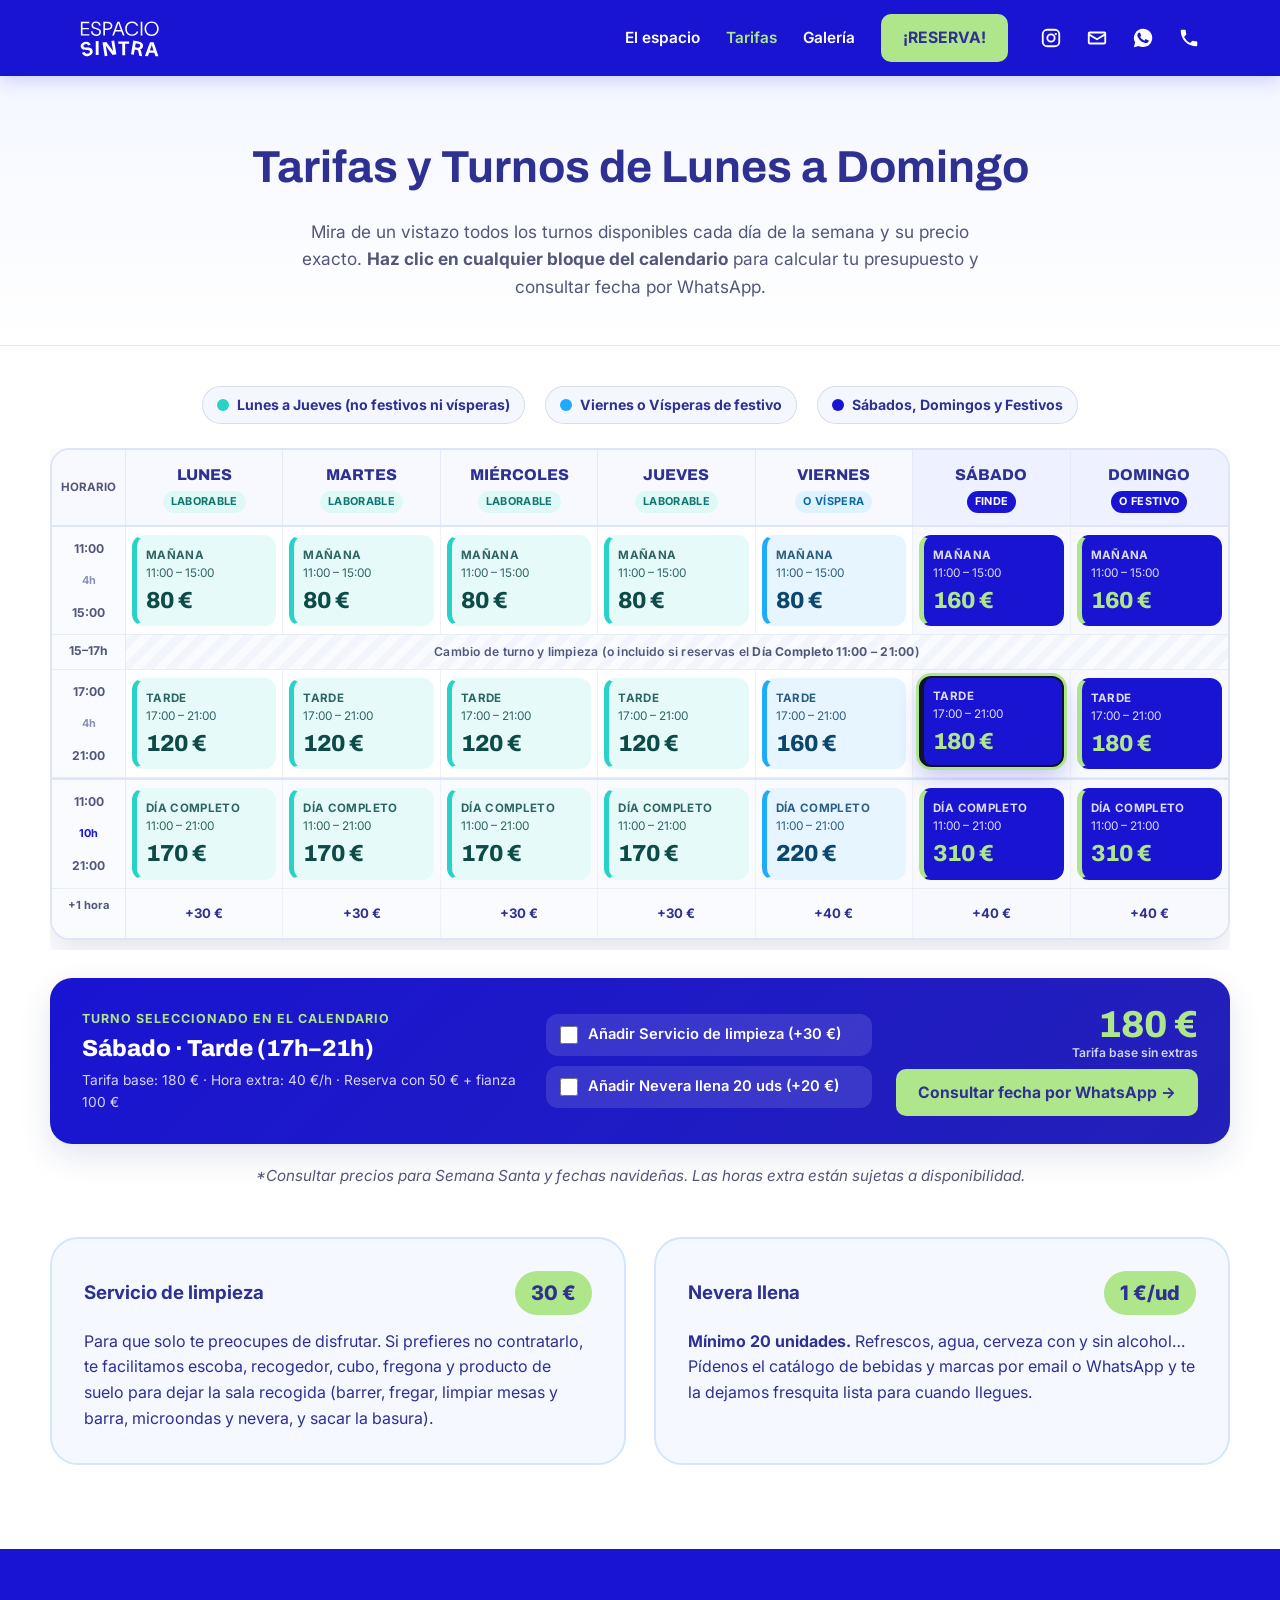
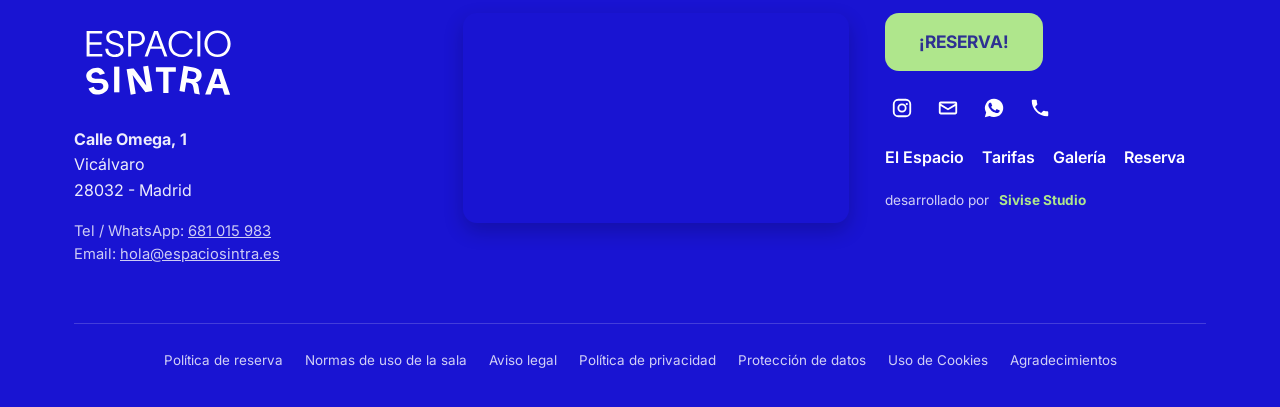
==== commit 10b2c026: "Redesign tarifas page as Google-Calendar-style weekly schedule with live WhatsApp calculator" ====
--- a/tarifas/index.html
+++ b/tarifas/index.html
@@ -3,15 +3,15 @@
 <head>
   <meta charset="UTF-8">
   <meta name="viewport" content="width=device-width, initial-scale=1.0">
-  <title>Espacio Sintra - Tarifas</title>
-  <meta name="description" content="Consulta las tarifas de alquiler por mañanas, tardes o día completo de Espacio Sintra en Vicálvaro, Madrid, además de extras de limpieza y nevera llena.">
+  <title>Espacio Sintra - Tarifas y Turnos (Lunes a Domingo)</title>
+  <meta name="description" content="Consulta de un vistazo todos los turnos y tarifas de Espacio Sintra de lunes a domingo: mañanas, tardes, día completo, horas extra, limpieza y nevera llena.">
   <link rel="canonical" href="https://www.espaciosintra.es/tarifas/">
   <link rel="icon" type="image/png" href="../img/favicon.png">
   <link rel="apple-touch-icon" href="../img/apple-touch-icon.png">
   <meta property="og:type" content="website">
   <meta property="og:url" content="https://www.espaciosintra.es/tarifas/">
-  <meta property="og:title" content="Espacio Sintra - Tarifas">
-  <meta property="og:description" content="Consulta las tarifas de alquiler por mañanas, tardes o día completo de Espacio Sintra en Vicálvaro, Madrid, además de extras de limpieza y nevera llena.">
+  <meta property="og:title" content="Espacio Sintra - Tarifas y Turnos (Lunes a Domingo)">
+  <meta property="og:description" content="Calendario visual de lunes a domingo con todos los turnos y precios exactos de Espacio Sintra en Vicálvaro, Madrid.">
   <meta property="og:image" content="https://www.espaciosintra.es/img/og-image.png">
   <link rel="preconnect" href="https://fonts.googleapis.com">
   <link rel="preconnect" href="https://fonts.gstatic.com" crossorigin>
@@ -32,11 +32,11 @@
         </ul>
         <a href="../reservar/" class="btn-mint">¡RESERVA!</a>
         <div class="nav-socials">
-        <a href="https://www.instagram.com/espaciosintramadrid" target="_blank" rel="noopener noreferrer" aria-label="Instagram"><svg viewBox="0 0 24 24" aria-hidden="true"><path d="M7.75 2h8.5A5.75 5.75 0 0 1 22 7.75v8.5A5.75 5.75 0 0 1 16.25 22h-8.5A5.75 5.75 0 0 1 2 16.25v-8.5A5.75 5.75 0 0 1 7.75 2Zm0 2A3.75 3.75 0 0 0 4 7.75v8.5A3.75 3.75 0 0 0 7.75 20h8.5A3.75 3.75 0 0 0 20 16.25v-8.5A3.75 3.75 0 0 0 16.25 4h-8.5ZM12 7a5 5 0 1 1 0 10 5 5 0 0 1 0-10Zm0 2a3 3 0 1 0 0 6 3 3 0 0 0 0-6Zm5.25-2.5a1.25 1.25 0 1 1 0 2.5 1.25 1.25 0 0 1 0-2.5Z"/></svg></a>
-        <a href="mailto:hola@espaciosintra.es" aria-label="Email"><svg viewBox="0 0 24 24" aria-hidden="true"><path d="M4 5h16a2 2 0 0 1 2 2v10a2 2 0 0 1-2 2H4a2 2 0 0 1-2-2V7a2 2 0 0 1 2-2Zm0 2v.4l8 4.8 8-4.8V7H4Zm16 10V9.7l-7.49 4.5a1 1 0 0 1-1.02 0L4 9.7V17h16Z"/></svg></a>
-        <a href="https://wa.me/34681015983" target="_blank" rel="noopener noreferrer" aria-label="WhatsApp"><svg viewBox="0 0 24 24" aria-hidden="true"><path d="M12.04 2a9.95 9.95 0 0 0-8.6 14.95L2 22l5.2-1.36A9.96 9.96 0 1 0 12.04 2Zm5.82 14.1c-.25.7-1.44 1.34-1.99 1.42-.52.08-1.18.11-1.9-.12-.44-.14-1-.33-1.72-.64-3.03-1.31-5-4.36-5.15-4.56-.15-.2-1.23-1.64-1.23-3.13 0-1.49.78-2.22 1.06-2.52.28-.3.6-.38.8-.38h.58c.19 0 .44-.07.69.52.25.6.85 2.08.92 2.23.08.15.13.33.03.53-.1.2-.15.33-.3.5-.15.18-.32.4-.45.54-.15.15-.3.31-.13.61.18.3.78 1.29 1.68 2.09 1.15 1.03 2.13 1.35 2.43 1.5.3.15.48.13.65-.08.18-.2.75-.88.95-1.18.2-.3.4-.25.68-.15.28.1 1.75.83 2.05.98.3.15.5.22.58.35.08.13.08.73-.17 1.43Z"/></svg></a>
-        <a href="tel:681015983" aria-label="Teléfono"><svg viewBox="0 0 24 24" aria-hidden="true"><path d="M6.62 10.79a15.05 15.05 0 0 0 6.59 6.59l2.2-2.2a1 1 0 0 1 1.01-.24c1.12.37 2.33.57 3.58.57a1 1 0 0 1 1 1V20a1 1 0 0 1-1 1C10.61 21 3 13.39 3 4a1 1 0 0 1 1-1h3.5a1 1 0 0 1 1 1c0 1.25.2 2.46.57 3.58a1 1 0 0 1-.25 1.01l-2.2 2.2Z"/></svg></a>
-    </div>
+          <a href="https://www.instagram.com/espaciosintramadrid" target="_blank" rel="noopener noreferrer" aria-label="Instagram"><svg viewBox="0 0 24 24" aria-hidden="true"><path d="M7.75 2h8.5A5.75 5.75 0 0 1 22 7.75v8.5A5.75 5.75 0 0 1 16.25 22h-8.5A5.75 5.75 0 0 1 2 16.25v-8.5A5.75 5.75 0 0 1 7.75 2Zm0 2A3.75 3.75 0 0 0 4 7.75v8.5A3.75 3.75 0 0 0 7.75 20h8.5A3.75 3.75 0 0 0 20 16.25v-8.5A3.75 3.75 0 0 0 16.25 4h-8.5ZM12 7a5 5 0 1 1 0 10 5 5 0 0 1 0-10Zm0 2a3 3 0 1 0 0 6 3 3 0 0 0 0-6Zm5.25-2.5a1.25 1.25 0 1 1 0 2.5 1.25 1.25 0 0 1 0-2.5Z"/></svg></a>
+          <a href="mailto:hola@espaciosintra.es" aria-label="Email"><svg viewBox="0 0 24 24" aria-hidden="true"><path d="M4 5h16a2 2 0 0 1 2 2v10a2 2 0 0 1-2 2H4a2 2 0 0 1-2-2V7a2 2 0 0 1 2-2Zm0 2v.4l8 4.8 8-4.8V7H4Zm16 10V9.7l-7.49 4.5a1 1 0 0 1-1.02 0L4 9.7V17h16Z"/></svg></a>
+          <a href="https://wa.me/34681015983" target="_blank" rel="noopener noreferrer" aria-label="WhatsApp"><svg viewBox="0 0 24 24" aria-hidden="true"><path d="M12.04 2a9.95 9.95 0 0 0-8.6 14.95L2 22l5.2-1.36A9.96 9.96 0 1 0 12.04 2Zm5.82 14.1c-.25.7-1.44 1.34-1.99 1.42-.52.08-1.18.11-1.9-.12-.44-.14-1-.33-1.72-.64-3.03-1.31-5-4.36-5.15-4.56-.15-.2-1.23-1.64-1.23-3.13 0-1.49.78-2.22 1.06-2.52.28-.3.6-.38.8-.38h.58c.19 0 .44-.07.69.52.25.6.85 2.08.92 2.23.08.15.13.33.03.53-.1.2-.15.33-.3.5-.15.18-.32.4-.45.54-.15.15-.3.31-.13.61.18.3.78 1.29 1.68 2.09 1.15 1.03 2.13 1.35 2.43 1.5.3.15.48.13.65-.08.18-.2.75-.88.95-1.18.2-.3.4-.25.68-.15.28.1 1.75.83 2.05.98.3.15.5.22.58.35.08.13.08.73-.17 1.43Z"/></svg></a>
+          <a href="tel:681015983" aria-label="Teléfono"><svg viewBox="0 0 24 24" aria-hidden="true"><path d="M6.62 10.79a15.05 15.05 0 0 0 6.59 6.59l2.2-2.2a1 1 0 0 1 1.01-.24c1.12.37 2.33.57 3.58.57a1 1 0 0 1 1 1V20a1 1 0 0 1-1 1C10.61 21 3 13.39 3 4a1 1 0 0 1 1-1h3.5a1 1 0 0 1 1 1c0 1.25.2 2.46.57 3.58a1 1 0 0 1-.25 1.01l-2.2 2.2Z"/></svg></a>
+        </div>
       </div>
       <button id="menu-toggle" class="menu-toggle" aria-label="Abrir menú" aria-expanded="false">
         <svg width="24" height="24" viewBox="0 0 24 24" fill="none" stroke="currentColor" stroke-width="2.5"><line x1="3" y1="6" x2="21" y2="6"/><line x1="3" y1="12" x2="21" y2="12"/><line x1="3" y1="18" x2="21" y2="18"/></svg>
@@ -49,114 +49,140 @@
         <li><a href="../galeria/">Galería</a></li>
         <li><a href="../reservar/">¡RESERVA!</a></li>
       </ul>
-      <div class="nav-socials">
-        <a href="https://www.instagram.com/espaciosintramadrid" target="_blank" rel="noopener noreferrer" aria-label="Instagram"><svg viewBox="0 0 24 24" aria-hidden="true"><path d="M7.75 2h8.5A5.75 5.75 0 0 1 22 7.75v8.5A5.75 5.75 0 0 1 16.25 22h-8.5A5.75 5.75 0 0 1 2 16.25v-8.5A5.75 5.75 0 0 1 7.75 2Zm0 2A3.75 3.75 0 0 0 4 7.75v8.5A3.75 3.75 0 0 0 7.75 20h8.5A3.75 3.75 0 0 0 20 16.25v-8.5A3.75 3.75 0 0 0 16.25 4h-8.5ZM12 7a5 5 0 1 1 0 10 5 5 0 0 1 0-10Zm0 2a3 3 0 1 0 0 6 3 3 0 0 0 0-6Zm5.25-2.5a1.25 1.25 0 1 1 0 2.5 1.25 1.25 0 0 1 0-2.5Z"/></svg></a>
-        <a href="mailto:hola@espaciosintra.es" aria-label="Email"><svg viewBox="0 0 24 24" aria-hidden="true"><path d="M4 5h16a2 2 0 0 1 2 2v10a2 2 0 0 1-2 2H4a2 2 0 0 1-2-2V7a2 2 0 0 1 2-2Zm0 2v.4l8 4.8 8-4.8V7H4Zm16 10V9.7l-7.49 4.5a1 1 0 0 1-1.02 0L4 9.7V17h16Z"/></svg></a>
-        <a href="https://wa.me/34681015983" target="_blank" rel="noopener noreferrer" aria-label="WhatsApp"><svg viewBox="0 0 24 24" aria-hidden="true"><path d="M12.04 2a9.95 9.95 0 0 0-8.6 14.95L2 22l5.2-1.36A9.96 9.96 0 1 0 12.04 2Zm5.82 14.1c-.25.7-1.44 1.34-1.99 1.42-.52.08-1.18.11-1.9-.12-.44-.14-1-.33-1.72-.64-3.03-1.31-5-4.36-5.15-4.56-.15-.2-1.23-1.64-1.23-3.13 0-1.49.78-2.22 1.06-2.52.28-.3.6-.38.8-.38h.58c.19 0 .44-.07.69.52.25.6.85 2.08.92 2.23.08.15.13.33.03.53-.1.2-.15.33-.3.5-.15.18-.32.4-.45.54-.15.15-.3.31-.13.61.18.3.78 1.29 1.68 2.09 1.15 1.03 2.13 1.35 2.43 1.5.3.15.48.13.65-.08.18-.2.75-.88.95-1.18.2-.3.4-.25.68-.15.28.1 1.75.83 2.05.98.3.15.5.22.58.35.08.13.08.73-.17 1.43Z"/></svg></a>
-        <a href="tel:681015983" aria-label="Teléfono"><svg viewBox="0 0 24 24" aria-hidden="true"><path d="M6.62 10.79a15.05 15.05 0 0 0 6.59 6.59l2.2-2.2a1 1 0 0 1 1.01-.24c1.12.37 2.33.57 3.58.57a1 1 0 0 1 1 1V20a1 1 0 0 1-1 1C10.61 21 3 13.39 3 4a1 1 0 0 1 1-1h3.5a1 1 0 0 1 1 1c0 1.25.2 2.46.57 3.58a1 1 0 0 1-.25 1.01l-2.2 2.2Z"/></svg></a>
-    </div>
     </nav>
   </header>
 
   <main>
-
     <section class="page-hero">
       <div class="container">
-        <h1>Tarifas</h1>
-        <p>Elige el día de tu celebración y descubre nuestras tarifas transparentes, sin sorpresas.</p>
+        <h1>Tarifas y Turnos de Lunes a Domingo</h1>
+        <p>Mira de un vistazo todos los turnos disponibles cada día de la semana y su precio exacto. <strong>Haz clic en cualquier bloque del calendario</strong> para calcular tu presupuesto y consultar fecha por WhatsApp.</p>
       </div>
     </section>
 
     <section class="container tarifas-page-wrap">
-      <div class="tarifa-tabs" role="tablist">
-        <button class="tarifa-tab active" data-tab="tab-lj" role="tab">De lunes a jueves, no festivos ni vísperas</button>
-        <button class="tarifa-tab" data-tab="tab-v" role="tab">Viernes o vísperas</button>
-        <button class="tarifa-tab" data-tab="tab-sdf" role="tab">Sábados, domingos o festivos</button>
-      </div>
-
-      <div id="tab-lj" class="tarifa-panel active">
-        <h2 class="tarifa-panel-title">De lunes a jueves no festivos ni vísperas de festivos*</h2>
-        
-      <div class="tarifa-cards-grid">
-        <article class="tarifa-card">
-          <div><h3>Mañanas</h3><p class="slot">4 horas · De 11h a 15h</p></div>
-          <div class="big-price">80 €</div>
-          <a href="../reservar/" class="btn-sky">Reservar</a>
-        </article>
-        <article class="tarifa-card">
-          <div><h3>Tardes</h3><p class="slot">4 horas · De 17h a 21h</p></div>
-          <div class="big-price">120 €</div>
-          <a href="../reservar/" class="btn-sky">Reservar</a>
-        </article>
-        <article class="tarifa-card">
-          <div><h3>Día completo</h3><p class="slot">10 horas · De 11h a 21h</p></div>
-          <div class="big-price">170 €</div>
-          <a href="../reservar/" class="btn-sky">Reservar</a>
-        </article>
-        <article class="tarifa-card">
-          <div><h3>Hora extra</h3><p class="slot">Cada hora extra de lunes a jueves, no festivos ni víspera. Sujeto a disponibilidad.</p></div>
-          <div class="big-price">30 €</div>
-          <a href="../reservar/" class="btn-sky">Consultar</a>
-        </article>
-      </div>
-      </div>
-
-      <div id="tab-v" class="tarifa-panel">
-        <h2 class="tarifa-panel-title">Viernes o vísperas de festivos*</h2>
-        
-      <div class="tarifa-cards-grid">
-        <article class="tarifa-card">
-          <div><h3>Mañanas</h3><p class="slot">4 horas · De 11h a 15h</p></div>
-          <div class="big-price">80 €</div>
-          <a href="../reservar/" class="btn-sky">Reservar</a>
-        </article>
-        <article class="tarifa-card">
-          <div><h3>Tardes</h3><p class="slot">4 horas · De 17h a 21h</p></div>
-          <div class="big-price">160 €</div>
-          <a href="../reservar/" class="btn-sky">Reservar</a>
-        </article>
-        <article class="tarifa-card">
-          <div><h3>Día completo</h3><p class="slot">10 horas · De 11h a 21h</p></div>
-          <div class="big-price">220 €</div>
-          <a href="../reservar/" class="btn-sky">Reservar</a>
-        </article>
-        <article class="tarifa-card">
-          <div><h3>Hora extra</h3><p class="slot">Cada hora extra de viernes, sábado, domingo, festivo o víspera de festivo.</p></div>
-          <div class="big-price">40 €</div>
-          <a href="../reservar/" class="btn-sky">Consultar</a>
-        </article>
-      </div>
-      </div>
-
-      <div id="tab-sdf" class="tarifa-panel">
-        <h2 class="tarifa-panel-title">Sábados, domingos o festivos*</h2>
-        
-      <div class="tarifa-cards-grid">
-        <article class="tarifa-card">
-          <div><h3>Mañanas</h3><p class="slot">4 horas · De 11h a 15h</p></div>
-          <div class="big-price">160 €</div>
-          <a href="../reservar/" class="btn-sky">Reservar</a>
-        </article>
-        <article class="tarifa-card">
-          <div><h3>Tardes</h3><p class="slot">4 horas · De 17h a 21h</p></div>
-          <div class="big-price">180 €</div>
-          <a href="../reservar/" class="btn-sky">Reservar</a>
-        </article>
-        <article class="tarifa-card">
-          <div><h3>Día completo</h3><p class="slot">10 horas · De 11h a 21h</p></div>
-          <div class="big-price">310 €</div>
-          <a href="../reservar/" class="btn-sky">Reservar</a>
-        </article>
-        <article class="tarifa-card">
-          <div><h3>Hora extra</h3><p class="slot">Cada hora extra de viernes, sábado, domingo, festivo o víspera de festivo.</p></div>
-          <div class="big-price">40 €</div>
-          <a href="../reservar/" class="btn-sky">Consultar</a>
-        </article>
-      </div>
-      </div>
-
-      <p class="tarifa-footnote">*Consultar precios para Semana Santa y fechas navideñas.</p>
-
+      <!-- Legend -->
+      <div class="tier-legend">
+        <span class="tier-pill"><span class="tier-dot lj"></span> Lunes a Jueves (no festivos ni vísperas)</span>
+        <span class="tier-pill"><span class="tier-dot vi"></span> Viernes o Vísperas de festivo</span>
+        <span class="tier-pill"><span class="tier-dot fd"></span> Sábados, Domingos y Festivos</span>
+      </div>
+
+      <!-- Weekly Google-Calendar-Style Schedule -->
+      <div class="gcal-scroll">
+        <div class="gcal-board" role="region" aria-label="Calendario semanal de tarifas de Espacio Sintra">
+
+          <!-- Header Row (Days of Week) -->
+          <div class="gcal-header">
+            <div class="gcal-corner">Horario</div>
+            <div class="gcal-day-head tier-lj"><span class="gcal-day-name">Lunes</span><span class="gcal-day-tag">Laborable</span></div>
+            <div class="gcal-day-head tier-lj"><span class="gcal-day-name">Martes</span><span class="gcal-day-tag">Laborable</span></div>
+            <div class="gcal-day-head tier-lj"><span class="gcal-day-name">Miércoles</span><span class="gcal-day-tag">Laborable</span></div>
+            <div class="gcal-day-head tier-lj"><span class="gcal-day-name">Jueves</span><span class="gcal-day-tag">Laborable</span></div>
+            <div class="gcal-day-head tier-vi"><span class="gcal-day-name">Viernes</span><span class="gcal-day-tag">O víspera</span></div>
+            <div class="gcal-day-head tier-fd"><span class="gcal-day-name">Sábado</span><span class="gcal-day-tag">Finde</span></div>
+            <div class="gcal-day-head tier-fd"><span class="gcal-day-name">Domingo</span><span class="gcal-day-tag">O festivo</span></div>
+          </div>
+
+          <!-- Row 1: Turno Mañana (11:00 - 15:00) -->
+          <div class="gcal-row">
+            <div class="gcal-time-col">
+              <span>11:00</span>
+              <span style="font-size:0.68rem; color:#8b91b2;">4h</span>
+              <span>15:00</span>
+            </div>
+            <div class="gcal-cell"><button type="button" class="gcal-event tier-lj" data-day="Lunes" data-slot="Mañana" data-hours="11h–15h" data-price="80" data-extra="30 €/h"><span class="gcal-ev-slot">Mañana</span><span class="gcal-ev-hours">11:00 – 15:00</span><span class="gcal-ev-price">80 €</span></button></div>
+            <div class="gcal-cell"><button type="button" class="gcal-event tier-lj" data-day="Martes" data-slot="Mañana" data-hours="11h–15h" data-price="80" data-extra="30 €/h"><span class="gcal-ev-slot">Mañana</span><span class="gcal-ev-hours">11:00 – 15:00</span><span class="gcal-ev-price">80 €</span></button></div>
+            <div class="gcal-cell"><button type="button" class="gcal-event tier-lj" data-day="Miércoles" data-slot="Mañana" data-hours="11h–15h" data-price="80" data-extra="30 €/h"><span class="gcal-ev-slot">Mañana</span><span class="gcal-ev-hours">11:00 – 15:00</span><span class="gcal-ev-price">80 €</span></button></div>
+            <div class="gcal-cell"><button type="button" class="gcal-event tier-lj" data-day="Jueves" data-slot="Mañana" data-hours="11h–15h" data-price="80" data-extra="30 €/h"><span class="gcal-ev-slot">Mañana</span><span class="gcal-ev-hours">11:00 – 15:00</span><span class="gcal-ev-price">80 €</span></button></div>
+            <div class="gcal-cell"><button type="button" class="gcal-event tier-vi" data-day="Viernes / Víspera" data-slot="Mañana" data-hours="11h–15h" data-price="80" data-extra="40 €/h"><span class="gcal-ev-slot">Mañana</span><span class="gcal-ev-hours">11:00 – 15:00</span><span class="gcal-ev-price">80 €</span></button></div>
+            <div class="gcal-cell tier-fd-bg"><button type="button" class="gcal-event tier-fd" data-day="Sábado" data-slot="Mañana" data-hours="11h–15h" data-price="160" data-extra="40 €/h"><span class="gcal-ev-slot">Mañana</span><span class="gcal-ev-hours">11:00 – 15:00</span><span class="gcal-ev-price">160 €</span></button></div>
+            <div class="gcal-cell tier-fd-bg"><button type="button" class="gcal-event tier-fd" data-day="Domingo / Festivo" data-slot="Mañana" data-hours="11h–15h" data-price="160" data-extra="40 €/h"><span class="gcal-ev-slot">Mañana</span><span class="gcal-ev-hours">11:00 – 15:00</span><span class="gcal-ev-price">160 €</span></button></div>
+          </div>
+
+          <!-- Break Row (15:00 - 17:00) -->
+          <div class="gcal-row gcal-break-row">
+            <div class="gcal-time-col" style="padding:6px;">15–17h</div>
+            <div class="gcal-break-label">Cambio de turno y limpieza (o incluido si reservas el <strong>Día Completo 11:00 – 21:00</strong>)</div>
+          </div>
+
+          <!-- Row 2: Turno Tarde (17:00 - 21:00) -->
+          <div class="gcal-row">
+            <div class="gcal-time-col">
+              <span>17:00</span>
+              <span style="font-size:0.68rem; color:#8b91b2;">4h</span>
+              <span>21:00</span>
+            </div>
+            <div class="gcal-cell"><button type="button" class="gcal-event tier-lj" data-day="Lunes" data-slot="Tarde" data-hours="17h–21h" data-price="120" data-extra="30 €/h"><span class="gcal-ev-slot">Tarde</span><span class="gcal-ev-hours">17:00 – 21:00</span><span class="gcal-ev-price">120 €</span></button></div>
+            <div class="gcal-cell"><button type="button" class="gcal-event tier-lj" data-day="Martes" data-slot="Tarde" data-hours="17h–21h" data-price="120" data-extra="30 €/h"><span class="gcal-ev-slot">Tarde</span><span class="gcal-ev-hours">17:00 – 21:00</span><span class="gcal-ev-price">120 €</span></button></div>
+            <div class="gcal-cell"><button type="button" class="gcal-event tier-lj" data-day="Miércoles" data-slot="Tarde" data-hours="17h–21h" data-price="120" data-extra="30 €/h"><span class="gcal-ev-slot">Tarde</span><span class="gcal-ev-hours">17:00 – 21:00</span><span class="gcal-ev-price">120 €</span></button></div>
+            <div class="gcal-cell"><button type="button" class="gcal-event tier-lj" data-day="Jueves" data-slot="Tarde" data-hours="17h–21h" data-price="120" data-extra="30 €/h"><span class="gcal-ev-slot">Tarde</span><span class="gcal-ev-hours">17:00 – 21:00</span><span class="gcal-ev-price">120 €</span></button></div>
+            <div class="gcal-cell"><button type="button" class="gcal-event tier-vi" data-day="Viernes / Víspera" data-slot="Tarde" data-hours="17h–21h" data-price="160" data-extra="40 €/h"><span class="gcal-ev-slot">Tarde</span><span class="gcal-ev-hours">17:00 – 21:00</span><span class="gcal-ev-price">160 €</span></button></div>
+            <div class="gcal-cell tier-fd-bg"><button type="button" class="gcal-event tier-fd selected" data-day="Sábado" data-slot="Tarde" data-hours="17h–21h" data-price="180" data-extra="40 €/h"><span class="gcal-ev-slot">Tarde</span><span class="gcal-ev-hours">17:00 – 21:00</span><span class="gcal-ev-price">180 €</span></button></div>
+            <div class="gcal-cell tier-fd-bg"><button type="button" class="gcal-event tier-fd" data-day="Domingo / Festivo" data-slot="Tarde" data-hours="17h–21h" data-price="180" data-extra="40 €/h"><span class="gcal-ev-slot">Tarde</span><span class="gcal-ev-hours">17:00 – 21:00</span><span class="gcal-ev-price">180 €</span></button></div>
+          </div>
+
+          <!-- Row 3: Día Completo (11:00 - 21:00) -->
+          <div class="gcal-row gcal-fullday-row">
+            <div class="gcal-time-col">
+              <span>11:00</span>
+              <span style="font-size:0.68rem; color:var(--cobalt);">10h</span>
+              <span>21:00</span>
+            </div>
+            <div class="gcal-cell"><button type="button" class="gcal-event tier-lj" data-day="Lunes" data-slot="Día Completo" data-hours="11h–21h" data-price="170" data-extra="30 €/h"><span class="gcal-ev-slot">Día completo</span><span class="gcal-ev-hours">11:00 – 21:00</span><span class="gcal-ev-price">170 €</span></button></div>
+            <div class="gcal-cell"><button type="button" class="gcal-event tier-lj" data-day="Martes" data-slot="Día Completo" data-hours="11h–21h" data-price="170" data-extra="30 €/h"><span class="gcal-ev-slot">Día completo</span><span class="gcal-ev-hours">11:00 – 21:00</span><span class="gcal-ev-price">170 €</span></button></div>
+            <div class="gcal-cell"><button type="button" class="gcal-event tier-lj" data-day="Miércoles" data-slot="Día Completo" data-hours="11h–21h" data-price="170" data-extra="30 €/h"><span class="gcal-ev-slot">Día completo</span><span class="gcal-ev-hours">11:00 – 21:00</span><span class="gcal-ev-price">170 €</span></button></div>
+            <div class="gcal-cell"><button type="button" class="gcal-event tier-lj" data-day="Jueves" data-slot="Día Completo" data-hours="11h–21h" data-price="170" data-extra="30 €/h"><span class="gcal-ev-slot">Día completo</span><span class="gcal-ev-hours">11:00 – 21:00</span><span class="gcal-ev-price">170 €</span></button></div>
+            <div class="gcal-cell"><button type="button" class="gcal-event tier-vi" data-day="Viernes / Víspera" data-slot="Día Completo" data-hours="11h–21h" data-price="220" data-extra="40 €/h"><span class="gcal-ev-slot">Día completo</span><span class="gcal-ev-hours">11:00 – 21:00</span><span class="gcal-ev-price">220 €</span></button></div>
+            <div class="gcal-cell tier-fd-bg"><button type="button" class="gcal-event tier-fd" data-day="Sábado" data-slot="Día Completo" data-hours="11h–21h" data-price="310" data-extra="40 €/h"><span class="gcal-ev-slot">Día completo</span><span class="gcal-ev-hours">11:00 – 21:00</span><span class="gcal-ev-price">310 €</span></button></div>
+            <div class="gcal-cell tier-fd-bg"><button type="button" class="gcal-event tier-fd" data-day="Domingo / Festivo" data-slot="Día Completo" data-hours="11h–21h" data-price="310" data-extra="40 €/h"><span class="gcal-ev-slot">Día completo</span><span class="gcal-ev-hours">11:00 – 21:00</span><span class="gcal-ev-price">310 €</span></button></div>
+          </div>
+
+          <!-- Row 4: Hora Extra -->
+          <div class="gcal-row gcal-extra-row">
+            <div class="gcal-time-col" style="padding:8px 4px; font-size:0.7rem;">+1 hora</div>
+            <div class="gcal-cell"><div class="gcal-extra-val">+30 €</div></div>
+            <div class="gcal-cell"><div class="gcal-extra-val">+30 €</div></div>
+            <div class="gcal-cell"><div class="gcal-extra-val">+30 €</div></div>
+            <div class="gcal-cell"><div class="gcal-extra-val">+30 €</div></div>
+            <div class="gcal-cell"><div class="gcal-extra-val">+40 €</div></div>
+            <div class="gcal-cell tier-fd-bg"><div class="gcal-extra-val">+40 €</div></div>
+            <div class="gcal-cell tier-fd-bg"><div class="gcal-extra-val">+40 €</div></div>
+          </div>
+
+        </div>
+      </div>
+
+      <!-- Live Budget Calculator & Direct WhatsApp Bar -->
+      <div class="calc-bar" aria-live="polite">
+        <div>
+          <div class="calc-selected-label">Turno seleccionado en el calendario</div>
+          <div id="calc-title" class="calc-selected-title">Sábado · Tarde (17h–21h)</div>
+          <p id="calc-sub" class="calc-sub">Tarifa base: 180 € · Hora extra: 40 €/h · Reserva con 50 € + fianza 100 €</p>
+        </div>
+
+        <div class="calc-extras">
+          <label class="calc-check">
+            <input type="checkbox" id="extra-limpieza">
+            <span>Añadir Servicio de limpieza (+30 €)</span>
+          </label>
+          <label class="calc-check">
+            <input type="checkbox" id="extra-nevera">
+            <span>Añadir Nevera llena 20 uds (+20 €)</span>
+          </label>
+        </div>
+
+        <div class="calc-cta-col">
+          <div id="calc-total" class="calc-total">180 €<small>Tarifa base sin extras</small></div>
+          <a id="calc-wa-btn" href="https://api.whatsapp.com/send?phone=34681015983" target="_blank" rel="noopener noreferrer" class="btn-mint">
+            Consultar fecha por WhatsApp &rarr;
+          </a>
+        </div>
+      </div>
+
+      <p class="tarifa-footnote">*Consultar precios para Semana Santa y fechas navideñas. Las horas extra están sujetas a disponibilidad.</p>
+
+      <!-- Extras Details -->
       <div class="extras-grid">
         <article class="extra-card">
           <div class="extra-head">
@@ -174,7 +200,6 @@
         </article>
       </div>
     </section>
-
   </main>
 
   <footer class="site-footer">
@@ -200,11 +225,11 @@
         <div class="footer-actions">
           <a href="../reservar/" class="btn-mint btn-mint-lg">¡RESERVA!</a>
           <div class="nav-socials">
-        <a href="https://www.instagram.com/espaciosintramadrid" target="_blank" rel="noopener noreferrer" aria-label="Instagram"><svg viewBox="0 0 24 24" aria-hidden="true"><path d="M7.75 2h8.5A5.75 5.75 0 0 1 22 7.75v8.5A5.75 5.75 0 0 1 16.25 22h-8.5A5.75 5.75 0 0 1 2 16.25v-8.5A5.75 5.75 0 0 1 7.75 2Zm0 2A3.75 3.75 0 0 0 4 7.75v8.5A3.75 3.75 0 0 0 7.75 20h8.5A3.75 3.75 0 0 0 20 16.25v-8.5A3.75 3.75 0 0 0 16.25 4h-8.5ZM12 7a5 5 0 1 1 0 10 5 5 0 0 1 0-10Zm0 2a3 3 0 1 0 0 6 3 3 0 0 0 0-6Zm5.25-2.5a1.25 1.25 0 1 1 0 2.5 1.25 1.25 0 0 1 0-2.5Z"/></svg></a>
-        <a href="mailto:hola@espaciosintra.es" aria-label="Email"><svg viewBox="0 0 24 24" aria-hidden="true"><path d="M4 5h16a2 2 0 0 1 2 2v10a2 2 0 0 1-2 2H4a2 2 0 0 1-2-2V7a2 2 0 0 1 2-2Zm0 2v.4l8 4.8 8-4.8V7H4Zm16 10V9.7l-7.49 4.5a1 1 0 0 1-1.02 0L4 9.7V17h16Z"/></svg></a>
-        <a href="https://wa.me/34681015983" target="_blank" rel="noopener noreferrer" aria-label="WhatsApp"><svg viewBox="0 0 24 24" aria-hidden="true"><path d="M12.04 2a9.95 9.95 0 0 0-8.6 14.95L2 22l5.2-1.36A9.96 9.96 0 1 0 12.04 2Zm5.82 14.1c-.25.7-1.44 1.34-1.99 1.42-.52.08-1.18.11-1.9-.12-.44-.14-1-.33-1.72-.64-3.03-1.31-5-4.36-5.15-4.56-.15-.2-1.23-1.64-1.23-3.13 0-1.49.78-2.22 1.06-2.52.28-.3.6-.38.8-.38h.58c.19 0 .44-.07.69.52.25.6.85 2.08.92 2.23.08.15.13.33.03.53-.1.2-.15.33-.3.5-.15.18-.32.4-.45.54-.15.15-.3.31-.13.61.18.3.78 1.29 1.68 2.09 1.15 1.03 2.13 1.35 2.43 1.5.3.15.48.13.65-.08.18-.2.75-.88.95-1.18.2-.3.4-.25.68-.15.28.1 1.75.83 2.05.98.3.15.5.22.58.35.08.13.08.73-.17 1.43Z"/></svg></a>
-        <a href="tel:681015983" aria-label="Teléfono"><svg viewBox="0 0 24 24" aria-hidden="true"><path d="M6.62 10.79a15.05 15.05 0 0 0 6.59 6.59l2.2-2.2a1 1 0 0 1 1.01-.24c1.12.37 2.33.57 3.58.57a1 1 0 0 1 1 1V20a1 1 0 0 1-1 1C10.61 21 3 13.39 3 4a1 1 0 0 1 1-1h3.5a1 1 0 0 1 1 1c0 1.25.2 2.46.57 3.58a1 1 0 0 1-.25 1.01l-2.2 2.2Z"/></svg></a>
-    </div>
+            <a href="https://www.instagram.com/espaciosintramadrid" target="_blank" rel="noopener noreferrer" aria-label="Instagram"><svg viewBox="0 0 24 24" aria-hidden="true"><path d="M7.75 2h8.5A5.75 5.75 0 0 1 22 7.75v8.5A5.75 5.75 0 0 1 16.25 22h-8.5A5.75 5.75 0 0 1 2 16.25v-8.5A5.75 5.75 0 0 1 7.75 2Zm0 2A3.75 3.75 0 0 0 4 7.75v8.5A3.75 3.75 0 0 0 7.75 20h8.5A3.75 3.75 0 0 0 20 16.25v-8.5A3.75 3.75 0 0 0 16.25 4h-8.5ZM12 7a5 5 0 1 1 0 10 5 5 0 0 1 0-10Zm0 2a3 3 0 1 0 0 6 3 3 0 0 0 0-6Zm5.25-2.5a1.25 1.25 0 1 1 0 2.5 1.25 1.25 0 0 1 0-2.5Z"/></svg></a>
+            <a href="mailto:hola@espaciosintra.es" aria-label="Email"><svg viewBox="0 0 24 24" aria-hidden="true"><path d="M4 5h16a2 2 0 0 1 2 2v10a2 2 0 0 1-2 2H4a2 2 0 0 1-2-2V7a2 2 0 0 1 2-2Zm0 2v.4l8 4.8 8-4.8V7H4Zm16 10V9.7l-7.49 4.5a1 1 0 0 1-1.02 0L4 9.7V17h16Z"/></svg></a>
+            <a href="https://wa.me/34681015983" target="_blank" rel="noopener noreferrer" aria-label="WhatsApp"><svg viewBox="0 0 24 24" aria-hidden="true"><path d="M12.04 2a9.95 9.95 0 0 0-8.6 14.95L2 22l5.2-1.36A9.96 9.96 0 1 0 12.04 2Zm5.82 14.1c-.25.7-1.44 1.34-1.99 1.42-.52.08-1.18.11-1.9-.12-.44-.14-1-.33-1.72-.64-3.03-1.31-5-4.36-5.15-4.56-.15-.2-1.23-1.64-1.23-3.13 0-1.49.78-2.22 1.06-2.52.28-.3.6-.38.8-.38h.58c.19 0 .44-.07.69.52.25.6.85 2.08.92 2.23.08.15.13.33.03.53-.1.2-.15.33-.3.5-.15.18-.32.4-.45.54-.15.15-.3.31-.13.61.18.3.78 1.29 1.68 2.09 1.15 1.03 2.13 1.35 2.43 1.5.3.15.48.13.65-.08.18-.2.75-.88.95-1.18.2-.3.4-.25.68-.15.28.1 1.75.83 2.05.98.3.15.5.22.58.35.08.13.08.73-.17 1.43Z"/></svg></a>
+            <a href="tel:681015983" aria-label="Teléfono"><svg viewBox="0 0 24 24" aria-hidden="true"><path d="M6.62 10.79a15.05 15.05 0 0 0 6.59 6.59l2.2-2.2a1 1 0 0 1 1.01-.24c1.12.37 2.33.57 3.58.57a1 1 0 0 1 1 1V20a1 1 0 0 1-1 1C10.61 21 3 13.39 3 4a1 1 0 0 1 1-1h3.5a1 1 0 0 1 1 1c0 1.25.2 2.46.57 3.58a1 1 0 0 1-.25 1.01l-2.2 2.2Z"/></svg></a>
+          </div>
           <nav class="footer-nav" aria-label="Enlaces pie de página">
             <a href="../el_espacio/">El Espacio</a>
             <a href="../tarifas/">Tarifas</a>
--- a/assets/style.css
+++ b/assets/style.css
@@ -590,90 +590,302 @@
   line-height: 1.2;
 }
 
-/* Tarifas Interactive Tabs */
-.tarifas-page-wrap { padding: 48px 0 80px; }
-.tarifa-tabs {
+/* Tarifas — Google Calendar Style Weekly Schedule */
+.tarifas-page-wrap { padding: 40px 0 84px; }
+
+.tier-legend {
   display: flex;
   justify-content: center;
   flex-wrap: wrap;
-  gap: 12px;
-  margin-bottom: 36px;
-}
-.tarifa-tab {
-  background: #eef2ff;
-  color: var(--indigo);
-  border: 2px solid transparent;
-  padding: 13px 22px;
+  gap: 12px 20px;
+  margin-bottom: 24px;
+}
+.tier-pill {
+  display: inline-flex;
+  align-items: center;
+  gap: 8px;
+  font-size: 0.88rem;
+  font-weight: 700;
+  color: var(--indigo);
+  background: #f5f7ff;
+  padding: 7px 14px;
   border-radius: var(--radius-pill);
-  font-weight: 700;
-  font-size: 0.96rem;
-  cursor: pointer;
-  transition: all 0.2s;
-}
-.tarifa-tab:hover { border-color: var(--cobalt); }
-.tarifa-tab.active {
-  background: var(--cobalt);
-  color: var(--white);
-  box-shadow: 0 8px 20px rgba(25, 20, 210, 0.25);
-}
-.tarifa-panel { display: none; }
-.tarifa-panel.active { display: block; }
-.tarifa-panel-title {
+  border: 1.5px solid rgba(46, 48, 146, 0.14);
+}
+.tier-dot {
+  width: 12px;
+  height: 12px;
+  border-radius: 50%;
+  flex-shrink: 0;
+}
+.tier-dot.lj { background: var(--turquoise); }
+.tier-dot.vi { background: var(--sky); }
+.tier-dot.fd { background: var(--cobalt); }
+
+.gcal-scroll {
+  overflow-x: auto;
+  padding-bottom: 10px;
+  -webkit-overflow-scrolling: touch;
+}
+.gcal-board {
+  min-width: 880px;
+  background: var(--white);
+  border: 2px solid #dfe5f8;
+  border-radius: 20px;
+  overflow: hidden;
+  box-shadow: var(--shadow-card);
+}
+.gcal-header {
+  display: grid;
+  grid-template-columns: 74px repeat(7, 1fr);
+  background: #f7f9ff;
+  border-bottom: 2px solid #dfe5f8;
+}
+.gcal-corner {
+  display: flex;
+  align-items: center;
+  justify-content: center;
+  font-size: 0.72rem;
+  font-weight: 700;
+  color: var(--muted);
+  text-transform: uppercase;
+  border-right: 1px solid #e5eaf8;
+  padding: 12px 6px;
+}
+.gcal-day-head {
+  padding: 12px 8px;
   text-align: center;
-  font-size: 1.35rem;
-  color: var(--indigo);
-  margin-bottom: 28px;
-}
-.tarifa-cards-grid {
+  border-right: 1px solid #e5eaf8;
+  display: flex;
+  flex-direction: column;
+  align-items: center;
+  gap: 4px;
+}
+.gcal-day-head:last-child { border-right: none; }
+.gcal-day-name {
+  font-family: 'Archivo', 'Inter', sans-serif;
+  font-size: 0.98rem;
+  font-weight: 800;
+  color: var(--indigo);
+  text-transform: uppercase;
+}
+.gcal-day-tag {
+  font-size: 0.68rem;
+  font-weight: 700;
+  padding: 2px 8px;
+  border-radius: var(--radius-pill);
+  text-transform: uppercase;
+  letter-spacing: 0.03em;
+}
+.gcal-day-head.tier-lj .gcal-day-tag { background: #dff9f7; color: #0f7670; }
+.gcal-day-head.tier-vi .gcal-day-tag { background: #dff3ff; color: #0b69a3; }
+.gcal-day-head.tier-fd { background: #eef1ff; }
+.gcal-day-head.tier-fd .gcal-day-tag { background: var(--cobalt); color: var(--white); }
+
+/* Time Rows inside Google Calendar Grid */
+.gcal-row {
   display: grid;
-  grid-template-columns: repeat(4, 1fr);
-  gap: 22px;
-}
-.tarifa-card {
-  background: var(--cobalt);
-  color: var(--white);
-  border-radius: var(--radius-lg);
-  padding: 32px 24px;
+  grid-template-columns: 74px repeat(7, 1fr);
+  border-bottom: 1px solid #e8ecf9;
+}
+.gcal-row:last-child { border-bottom: none; }
+.gcal-time-col {
+  border-right: 1px solid #e5eaf8;
+  padding: 12px 8px;
   display: flex;
   flex-direction: column;
   justify-content: space-between;
-  gap: 18px;
+  align-items: center;
+  font-size: 0.76rem;
+  font-weight: 700;
+  color: var(--muted);
+  background: #fafbff;
+  text-align: center;
+}
+.gcal-break-row {
+  background: repeating-linear-gradient(
+    -45deg,
+    #fafbff,
+    #fafbff 8px,
+    #f2f5fc 8px,
+    #f2f5fc 16px
+  );
+}
+.gcal-break-label {
+  grid-column: 2 / -1;
+  padding: 7px 14px;
+  font-size: 0.76rem;
+  font-weight: 600;
+  color: var(--muted);
+  text-align: center;
+  letter-spacing: 0.02em;
+}
+
+.gcal-cell {
+  padding: 8px 6px;
+  border-right: 1px solid #eef1fb;
+  display: flex;
+  align-items: stretch;
+}
+.gcal-cell:last-child { border-right: none; }
+.gcal-cell.tier-fd-bg { background: #f8f9ff; }
+
+/* Google Calendar Event Block */
+.gcal-event {
+  width: 100%;
+  border-radius: 12px;
+  padding: 11px 9px;
+  border: 2px solid transparent;
+  cursor: pointer;
+  text-align: left;
+  display: flex;
+  flex-direction: column;
+  justify-content: space-between;
+  gap: 4px;
+  transition: transform 0.18s ease, box-shadow 0.18s ease, border-color 0.18s ease;
+  font-family: inherit;
+}
+.gcal-event:hover {
+  transform: translateY(-2px);
+  box-shadow: 0 8px 18px rgba(25, 20, 210, 0.16);
+}
+.gcal-event.selected {
+  border-color: #11132e !important;
+  box-shadow: 0 0 0 3px var(--mint), 0 10px 22px rgba(25, 20, 210, 0.22);
+  transform: translateY(-2px);
+}
+.gcal-event.tier-lj {
+  background: #e6fbf9;
+  border-left: 5px solid var(--turquoise);
+  color: #0d4b48;
+}
+.gcal-event.tier-vi {
+  background: #e6f5ff;
+  border-left: 5px solid var(--sky);
+  color: #0a466e;
+}
+.gcal-event.tier-fd {
+  background: var(--cobalt);
+  border-left: 5px solid var(--mint);
+  color: var(--white);
+}
+.gcal-ev-slot {
+  font-size: 0.72rem;
+  font-weight: 700;
+  text-transform: uppercase;
+  opacity: 0.85;
+  letter-spacing: 0.03em;
+}
+.gcal-ev-hours {
+  font-size: 0.74rem;
+  opacity: 0.85;
+}
+.gcal-ev-price {
+  font-family: 'Archivo', 'Inter', sans-serif;
+  font-size: 1.45rem;
+  font-weight: 800;
+  line-height: 1.1;
+  margin-top: 4px;
+}
+.gcal-event.tier-fd .gcal-ev-price { color: var(--mint); }
+
+.gcal-fullday-row {
+  background: #f9fbff;
+  border-top: 2px solid #dfe5f8;
+}
+.gcal-extra-row {
+  background: #fafbff;
+}
+.gcal-extra-val {
+  width: 100%;
+  text-align: center;
+  font-size: 0.82rem;
+  font-weight: 700;
+  color: var(--indigo);
+  padding: 6px 4px;
+}
+
+/* Interactive Calculator Bar below Calendar */
+.calc-bar {
+  margin-top: 28px;
+  background: linear-gradient(135deg, #1914d2 0%, #2320b8 100%);
+  color: var(--white);
+  border-radius: 22px;
+  padding: 28px 32px;
+  display: grid;
+  grid-template-columns: 1.35fr 1fr auto;
+  align-items: center;
+  gap: 24px;
   box-shadow: var(--shadow-card);
 }
-.tarifa-card h3 {
-  font-size: 1.35rem;
+.calc-selected-label {
+  font-size: 0.78rem;
+  font-weight: 700;
+  text-transform: uppercase;
+  letter-spacing: 0.08em;
+  color: var(--mint);
+  margin-bottom: 6px;
+}
+.calc-selected-title {
+  font-family: 'Archivo', 'Inter', sans-serif;
+  font-size: 1.45rem;
+  font-weight: 800;
+  line-height: 1.2;
+}
+.calc-sub {
+  font-size: 0.86rem;
+  color: rgba(255, 255, 255, 0.82);
+  margin-top: 6px;
+}
+.calc-extras {
+  display: flex;
+  flex-direction: column;
+  gap: 10px;
+}
+.calc-check {
+  display: flex;
+  align-items: center;
+  gap: 10px;
+  font-size: 0.92rem;
+  font-weight: 600;
+  cursor: pointer;
+  background: rgba(255, 255, 255, 0.12);
+  padding: 9px 14px;
+  border-radius: 12px;
+  transition: background 0.2s;
+}
+.calc-check:hover { background: rgba(255, 255, 255, 0.2); }
+.calc-check input {
+  width: 18px;
+  height: 18px;
+  accent-color: var(--mint);
+  cursor: pointer;
+}
+.calc-cta-col {
+  text-align: right;
+  display: flex;
+  flex-direction: column;
+  align-items: flex-end;
+  gap: 10px;
+}
+.calc-total {
+  font-family: 'Archivo', 'Inter', sans-serif;
+  font-size: 2.35rem;
   font-weight: 800;
   color: var(--mint);
-}
-.tarifa-card .slot {
-  font-size: 0.95rem;
-  color: rgba(255, 255, 255, 0.9);
-}
-.tarifa-card .big-price {
-  font-family: 'Archivo', 'Inter', sans-serif;
-  font-size: 2.7rem;
-  font-weight: 800;
-  color: var(--white);
-  line-height: 1.1;
-}
-.tarifa-card .btn-sky {
-  display: inline-block;
-  text-align: center;
-  background: var(--sky);
-  color: var(--white);
-  font-weight: 700;
-  padding: 12px 18px;
-  border-radius: 12px;
-  transition: background 0.2s, transform 0.2s;
-}
-.tarifa-card .btn-sky:hover {
-  background: var(--mint);
-  color: var(--indigo);
-  transform: translateY(-2px);
+  line-height: 1;
+}
+.calc-total small {
+  display: block;
+  font-family: 'Inter', sans-serif;
+  font-size: 0.76rem;
+  font-weight: 600;
+  color: rgba(255, 255, 255, 0.8);
+  margin-top: 4px;
 }
 .tarifa-footnote {
   text-align: center;
-  margin-top: 22px;
+  margin-top: 20px;
   font-size: 0.95rem;
   color: var(--muted);
   font-style: italic;
@@ -682,7 +894,7 @@
   display: grid;
   grid-template-columns: repeat(2, 1fr);
   gap: 28px;
-  margin-top: 56px;
+  margin-top: 48px;
 }
 .extra-card {
   background: #f5f9ff;
@@ -704,6 +916,17 @@
   font-size: 1.25rem;
   padding: 6px 16px;
   border-radius: var(--radius-pill);
+}
+
+@media (max-width: 980px) {
+  .calc-bar {
+    grid-template-columns: 1fr;
+    text-align: left;
+  }
+  .calc-cta-col {
+    align-items: flex-start;
+    text-align: left;
+  }
 }
 
 /* Galeria Grid + Lightbox */
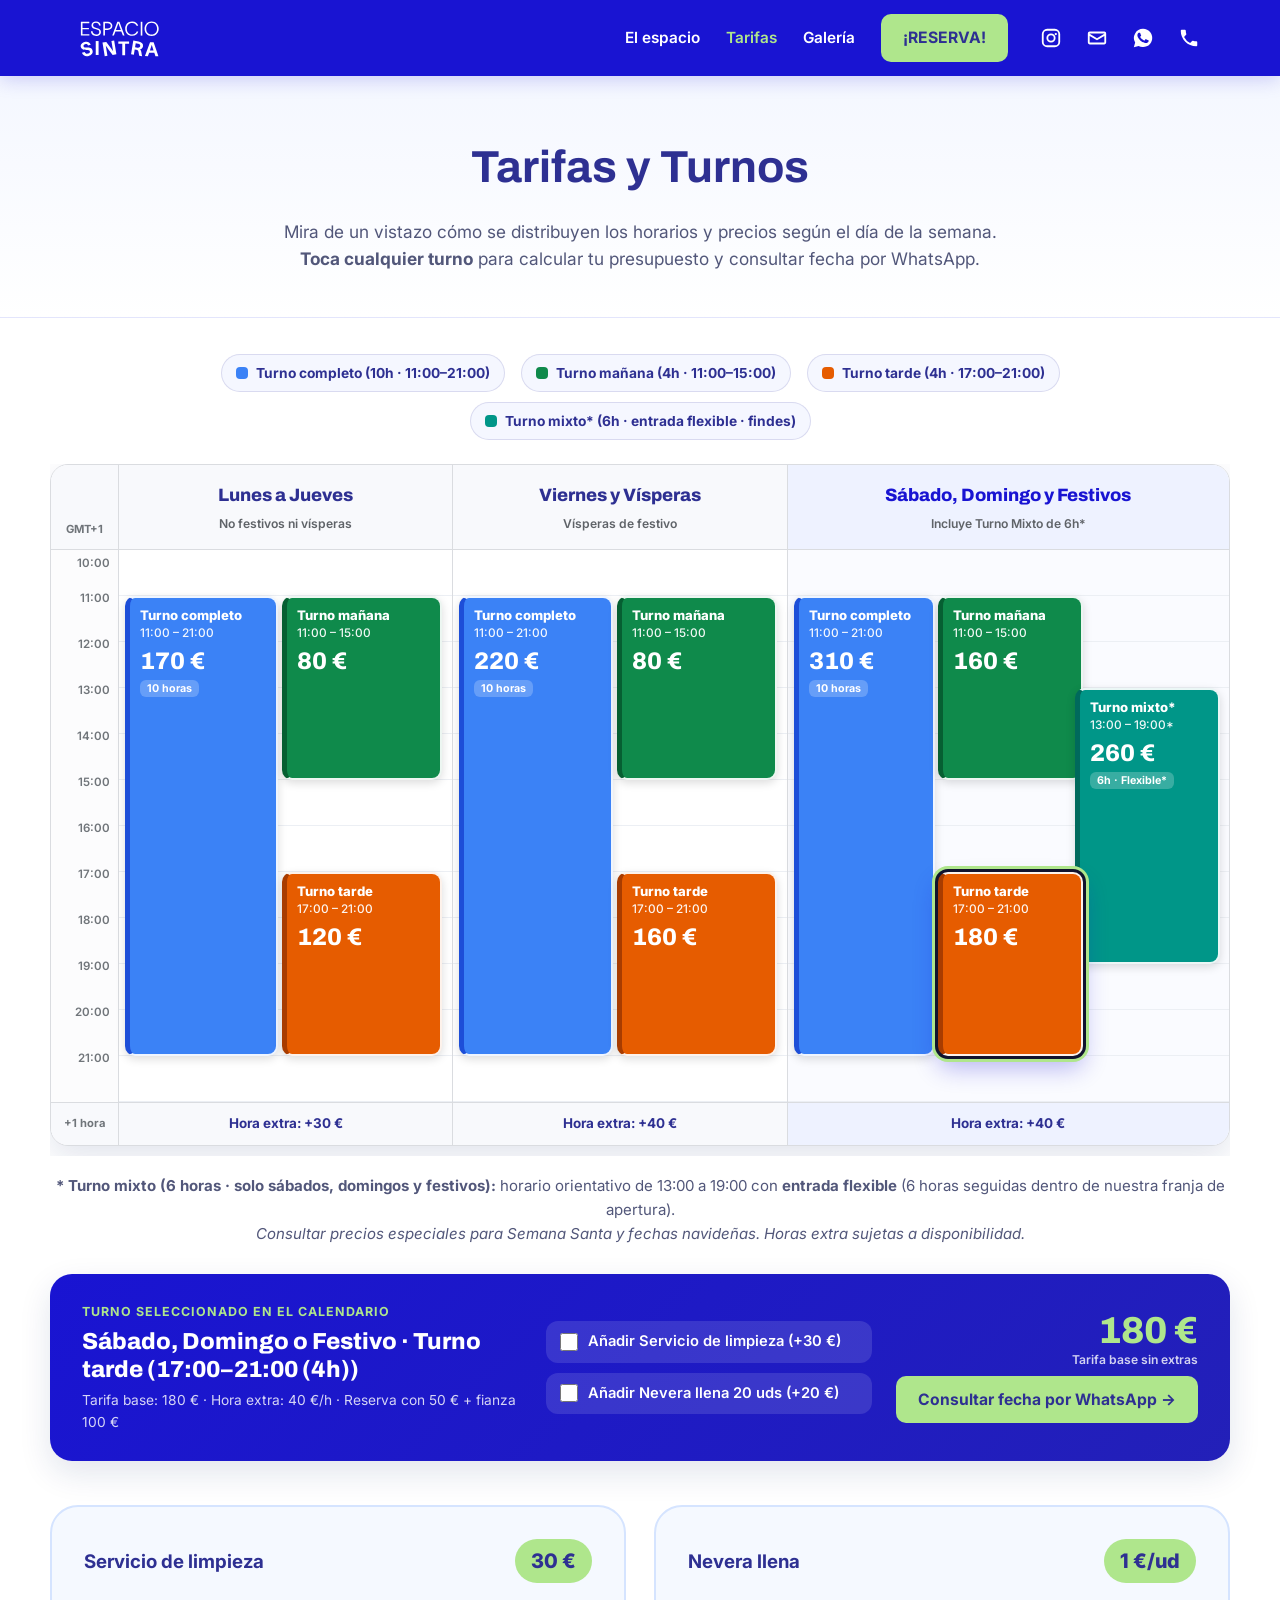
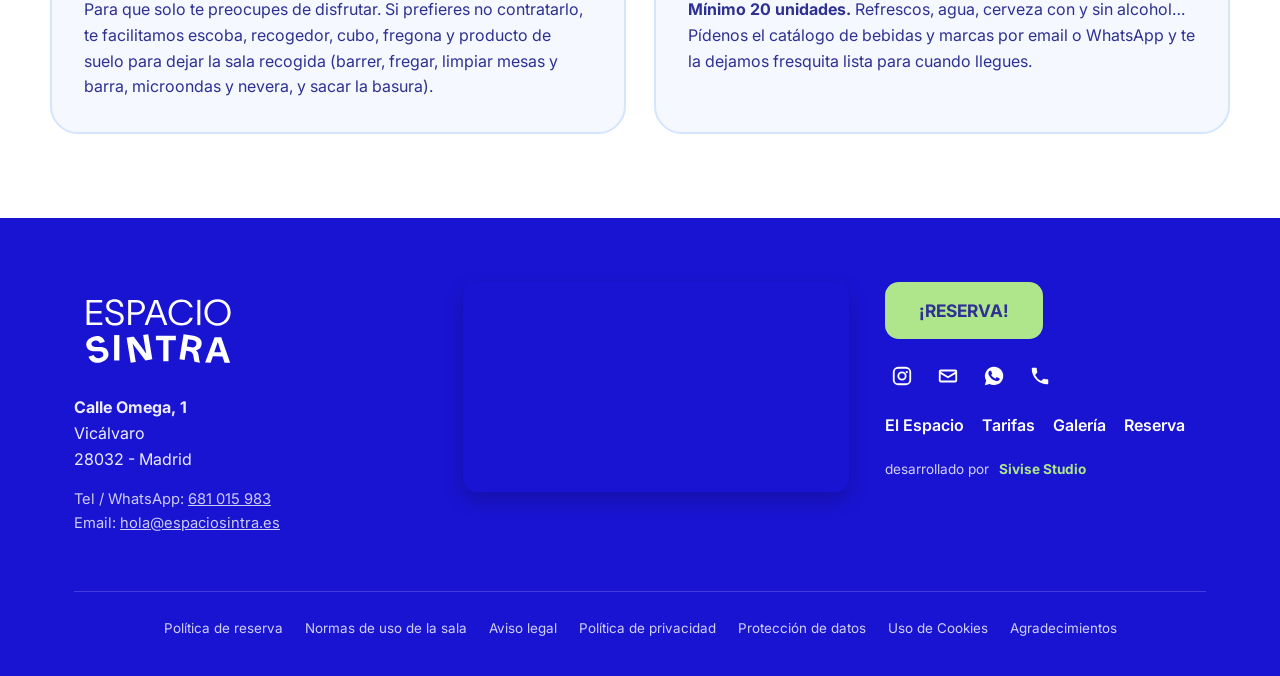
==== commit 677c2bd8: "Update tarifas calendar to authentic Google Calendar hourly view with Turno Mixto (6h) and unified w" ====
--- a/tarifas/index.html
+++ b/tarifas/index.html
@@ -3,15 +3,15 @@
 <head>
   <meta charset="UTF-8">
   <meta name="viewport" content="width=device-width, initial-scale=1.0">
-  <title>Espacio Sintra - Tarifas y Turnos (Lunes a Domingo)</title>
-  <meta name="description" content="Consulta de un vistazo todos los turnos y tarifas de Espacio Sintra de lunes a domingo: mañanas, tardes, día completo, horas extra, limpieza y nevera llena.">
+  <title>Espacio Sintra - Tarifas y Turnos (Calendario Semanal)</title>
+  <meta name="description" content="Consulta todos los turnos y tarifas de Espacio Sintra: mañana, tarde, turno mixto de 6h con entrada flexible y día completo de lunes a domingo y festivos.">
   <link rel="canonical" href="https://www.espaciosintra.es/tarifas/">
   <link rel="icon" type="image/png" href="../img/favicon.png">
   <link rel="apple-touch-icon" href="../img/apple-touch-icon.png">
   <meta property="og:type" content="website">
   <meta property="og:url" content="https://www.espaciosintra.es/tarifas/">
-  <meta property="og:title" content="Espacio Sintra - Tarifas y Turnos (Lunes a Domingo)">
-  <meta property="og:description" content="Calendario visual de lunes a domingo con todos los turnos y precios exactos de Espacio Sintra en Vicálvaro, Madrid.">
+  <meta property="og:title" content="Espacio Sintra - Tarifas y Turnos">
+  <meta property="og:description" content="Calendario visual estilo Google Calendar con todos los turnos y precios exactos de Espacio Sintra en Vicálvaro, Madrid.">
   <meta property="og:image" content="https://www.espaciosintra.es/img/og-image.png">
   <link rel="preconnect" href="https://fonts.googleapis.com">
   <link rel="preconnect" href="https://fonts.gstatic.com" crossorigin>
@@ -55,109 +55,185 @@
   <main>
     <section class="page-hero">
       <div class="container">
-        <h1>Tarifas y Turnos de Lunes a Domingo</h1>
-        <p>Mira de un vistazo todos los turnos disponibles cada día de la semana y su precio exacto. <strong>Haz clic en cualquier bloque del calendario</strong> para calcular tu presupuesto y consultar fecha por WhatsApp.</p>
+        <h1>Tarifas y Turnos</h1>
+        <p>Mira de un vistazo cómo se distribuyen los horarios y precios según el día de la semana. <strong>Toca cualquier turno</strong> para calcular tu presupuesto y consultar fecha por WhatsApp.</p>
       </div>
     </section>
 
     <section class="container tarifas-page-wrap">
       <!-- Legend -->
       <div class="tier-legend">
-        <span class="tier-pill"><span class="tier-dot lj"></span> Lunes a Jueves (no festivos ni vísperas)</span>
-        <span class="tier-pill"><span class="tier-dot vi"></span> Viernes o Vísperas de festivo</span>
-        <span class="tier-pill"><span class="tier-dot fd"></span> Sábados, Domingos y Festivos</span>
-      </div>
-
-      <!-- Weekly Google-Calendar-Style Schedule -->
+        <span class="tier-pill"><span class="tier-dot ev-completo"></span> Turno completo (10h · 11:00–21:00)</span>
+        <span class="tier-pill"><span class="tier-dot ev-manana"></span> Turno mañana (4h · 11:00–15:00)</span>
+        <span class="tier-pill"><span class="tier-dot ev-tarde"></span> Turno tarde (4h · 17:00–21:00)</span>
+        <span class="tier-pill"><span class="tier-dot ev-mixto"></span> Turno mixto* (6h · entrada flexible · findes)</span>
+      </div>
+
+      <!-- Authentic Google Calendar Style Board -->
       <div class="gcal-scroll">
-        <div class="gcal-board" role="region" aria-label="Calendario semanal de tarifas de Espacio Sintra">
-
-          <!-- Header Row (Days of Week) -->
+        <div class="gcal-board" role="region" aria-label="Calendario visual de turnos y tarifas de Espacio Sintra">
+
+          <!-- Header: 3 Day Groups -->
           <div class="gcal-header">
-            <div class="gcal-corner">Horario</div>
-            <div class="gcal-day-head tier-lj"><span class="gcal-day-name">Lunes</span><span class="gcal-day-tag">Laborable</span></div>
-            <div class="gcal-day-head tier-lj"><span class="gcal-day-name">Martes</span><span class="gcal-day-tag">Laborable</span></div>
-            <div class="gcal-day-head tier-lj"><span class="gcal-day-name">Miércoles</span><span class="gcal-day-tag">Laborable</span></div>
-            <div class="gcal-day-head tier-lj"><span class="gcal-day-name">Jueves</span><span class="gcal-day-tag">Laborable</span></div>
-            <div class="gcal-day-head tier-vi"><span class="gcal-day-name">Viernes</span><span class="gcal-day-tag">O víspera</span></div>
-            <div class="gcal-day-head tier-fd"><span class="gcal-day-name">Sábado</span><span class="gcal-day-tag">Finde</span></div>
-            <div class="gcal-day-head tier-fd"><span class="gcal-day-name">Domingo</span><span class="gcal-day-tag">O festivo</span></div>
-          </div>
-
-          <!-- Row 1: Turno Mañana (11:00 - 15:00) -->
-          <div class="gcal-row">
-            <div class="gcal-time-col">
-              <span>11:00</span>
-              <span style="font-size:0.68rem; color:#8b91b2;">4h</span>
-              <span>15:00</span>
-            </div>
-            <div class="gcal-cell"><button type="button" class="gcal-event tier-lj" data-day="Lunes" data-slot="Mañana" data-hours="11h–15h" data-price="80" data-extra="30 €/h"><span class="gcal-ev-slot">Mañana</span><span class="gcal-ev-hours">11:00 – 15:00</span><span class="gcal-ev-price">80 €</span></button></div>
-            <div class="gcal-cell"><button type="button" class="gcal-event tier-lj" data-day="Martes" data-slot="Mañana" data-hours="11h–15h" data-price="80" data-extra="30 €/h"><span class="gcal-ev-slot">Mañana</span><span class="gcal-ev-hours">11:00 – 15:00</span><span class="gcal-ev-price">80 €</span></button></div>
-            <div class="gcal-cell"><button type="button" class="gcal-event tier-lj" data-day="Miércoles" data-slot="Mañana" data-hours="11h–15h" data-price="80" data-extra="30 €/h"><span class="gcal-ev-slot">Mañana</span><span class="gcal-ev-hours">11:00 – 15:00</span><span class="gcal-ev-price">80 €</span></button></div>
-            <div class="gcal-cell"><button type="button" class="gcal-event tier-lj" data-day="Jueves" data-slot="Mañana" data-hours="11h–15h" data-price="80" data-extra="30 €/h"><span class="gcal-ev-slot">Mañana</span><span class="gcal-ev-hours">11:00 – 15:00</span><span class="gcal-ev-price">80 €</span></button></div>
-            <div class="gcal-cell"><button type="button" class="gcal-event tier-vi" data-day="Viernes / Víspera" data-slot="Mañana" data-hours="11h–15h" data-price="80" data-extra="40 €/h"><span class="gcal-ev-slot">Mañana</span><span class="gcal-ev-hours">11:00 – 15:00</span><span class="gcal-ev-price">80 €</span></button></div>
-            <div class="gcal-cell tier-fd-bg"><button type="button" class="gcal-event tier-fd" data-day="Sábado" data-slot="Mañana" data-hours="11h–15h" data-price="160" data-extra="40 €/h"><span class="gcal-ev-slot">Mañana</span><span class="gcal-ev-hours">11:00 – 15:00</span><span class="gcal-ev-price">160 €</span></button></div>
-            <div class="gcal-cell tier-fd-bg"><button type="button" class="gcal-event tier-fd" data-day="Domingo / Festivo" data-slot="Mañana" data-hours="11h–15h" data-price="160" data-extra="40 €/h"><span class="gcal-ev-slot">Mañana</span><span class="gcal-ev-hours">11:00 – 15:00</span><span class="gcal-ev-price">160 €</span></button></div>
-          </div>
-
-          <!-- Break Row (15:00 - 17:00) -->
-          <div class="gcal-row gcal-break-row">
-            <div class="gcal-time-col" style="padding:6px;">15–17h</div>
-            <div class="gcal-break-label">Cambio de turno y limpieza (o incluido si reservas el <strong>Día Completo 11:00 – 21:00</strong>)</div>
-          </div>
-
-          <!-- Row 2: Turno Tarde (17:00 - 21:00) -->
-          <div class="gcal-row">
-            <div class="gcal-time-col">
-              <span>17:00</span>
-              <span style="font-size:0.68rem; color:#8b91b2;">4h</span>
-              <span>21:00</span>
-            </div>
-            <div class="gcal-cell"><button type="button" class="gcal-event tier-lj" data-day="Lunes" data-slot="Tarde" data-hours="17h–21h" data-price="120" data-extra="30 €/h"><span class="gcal-ev-slot">Tarde</span><span class="gcal-ev-hours">17:00 – 21:00</span><span class="gcal-ev-price">120 €</span></button></div>
-            <div class="gcal-cell"><button type="button" class="gcal-event tier-lj" data-day="Martes" data-slot="Tarde" data-hours="17h–21h" data-price="120" data-extra="30 €/h"><span class="gcal-ev-slot">Tarde</span><span class="gcal-ev-hours">17:00 – 21:00</span><span class="gcal-ev-price">120 €</span></button></div>
-            <div class="gcal-cell"><button type="button" class="gcal-event tier-lj" data-day="Miércoles" data-slot="Tarde" data-hours="17h–21h" data-price="120" data-extra="30 €/h"><span class="gcal-ev-slot">Tarde</span><span class="gcal-ev-hours">17:00 – 21:00</span><span class="gcal-ev-price">120 €</span></button></div>
-            <div class="gcal-cell"><button type="button" class="gcal-event tier-lj" data-day="Jueves" data-slot="Tarde" data-hours="17h–21h" data-price="120" data-extra="30 €/h"><span class="gcal-ev-slot">Tarde</span><span class="gcal-ev-hours">17:00 – 21:00</span><span class="gcal-ev-price">120 €</span></button></div>
-            <div class="gcal-cell"><button type="button" class="gcal-event tier-vi" data-day="Viernes / Víspera" data-slot="Tarde" data-hours="17h–21h" data-price="160" data-extra="40 €/h"><span class="gcal-ev-slot">Tarde</span><span class="gcal-ev-hours">17:00 – 21:00</span><span class="gcal-ev-price">160 €</span></button></div>
-            <div class="gcal-cell tier-fd-bg"><button type="button" class="gcal-event tier-fd selected" data-day="Sábado" data-slot="Tarde" data-hours="17h–21h" data-price="180" data-extra="40 €/h"><span class="gcal-ev-slot">Tarde</span><span class="gcal-ev-hours">17:00 – 21:00</span><span class="gcal-ev-price">180 €</span></button></div>
-            <div class="gcal-cell tier-fd-bg"><button type="button" class="gcal-event tier-fd" data-day="Domingo / Festivo" data-slot="Tarde" data-hours="17h–21h" data-price="180" data-extra="40 €/h"><span class="gcal-ev-slot">Tarde</span><span class="gcal-ev-hours">17:00 – 21:00</span><span class="gcal-ev-price">180 €</span></button></div>
-          </div>
-
-          <!-- Row 3: Día Completo (11:00 - 21:00) -->
-          <div class="gcal-row gcal-fullday-row">
-            <div class="gcal-time-col">
-              <span>11:00</span>
-              <span style="font-size:0.68rem; color:var(--cobalt);">10h</span>
-              <span>21:00</span>
-            </div>
-            <div class="gcal-cell"><button type="button" class="gcal-event tier-lj" data-day="Lunes" data-slot="Día Completo" data-hours="11h–21h" data-price="170" data-extra="30 €/h"><span class="gcal-ev-slot">Día completo</span><span class="gcal-ev-hours">11:00 – 21:00</span><span class="gcal-ev-price">170 €</span></button></div>
-            <div class="gcal-cell"><button type="button" class="gcal-event tier-lj" data-day="Martes" data-slot="Día Completo" data-hours="11h–21h" data-price="170" data-extra="30 €/h"><span class="gcal-ev-slot">Día completo</span><span class="gcal-ev-hours">11:00 – 21:00</span><span class="gcal-ev-price">170 €</span></button></div>
-            <div class="gcal-cell"><button type="button" class="gcal-event tier-lj" data-day="Miércoles" data-slot="Día Completo" data-hours="11h–21h" data-price="170" data-extra="30 €/h"><span class="gcal-ev-slot">Día completo</span><span class="gcal-ev-hours">11:00 – 21:00</span><span class="gcal-ev-price">170 €</span></button></div>
-            <div class="gcal-cell"><button type="button" class="gcal-event tier-lj" data-day="Jueves" data-slot="Día Completo" data-hours="11h–21h" data-price="170" data-extra="30 €/h"><span class="gcal-ev-slot">Día completo</span><span class="gcal-ev-hours">11:00 – 21:00</span><span class="gcal-ev-price">170 €</span></button></div>
-            <div class="gcal-cell"><button type="button" class="gcal-event tier-vi" data-day="Viernes / Víspera" data-slot="Día Completo" data-hours="11h–21h" data-price="220" data-extra="40 €/h"><span class="gcal-ev-slot">Día completo</span><span class="gcal-ev-hours">11:00 – 21:00</span><span class="gcal-ev-price">220 €</span></button></div>
-            <div class="gcal-cell tier-fd-bg"><button type="button" class="gcal-event tier-fd" data-day="Sábado" data-slot="Día Completo" data-hours="11h–21h" data-price="310" data-extra="40 €/h"><span class="gcal-ev-slot">Día completo</span><span class="gcal-ev-hours">11:00 – 21:00</span><span class="gcal-ev-price">310 €</span></button></div>
-            <div class="gcal-cell tier-fd-bg"><button type="button" class="gcal-event tier-fd" data-day="Domingo / Festivo" data-slot="Día Completo" data-hours="11h–21h" data-price="310" data-extra="40 €/h"><span class="gcal-ev-slot">Día completo</span><span class="gcal-ev-hours">11:00 – 21:00</span><span class="gcal-ev-price">310 €</span></button></div>
-          </div>
-
-          <!-- Row 4: Hora Extra -->
-          <div class="gcal-row gcal-extra-row">
-            <div class="gcal-time-col" style="padding:8px 4px; font-size:0.7rem;">+1 hora</div>
-            <div class="gcal-cell"><div class="gcal-extra-val">+30 €</div></div>
-            <div class="gcal-cell"><div class="gcal-extra-val">+30 €</div></div>
-            <div class="gcal-cell"><div class="gcal-extra-val">+30 €</div></div>
-            <div class="gcal-cell"><div class="gcal-extra-val">+30 €</div></div>
-            <div class="gcal-cell"><div class="gcal-extra-val">+40 €</div></div>
-            <div class="gcal-cell tier-fd-bg"><div class="gcal-extra-val">+40 €</div></div>
-            <div class="gcal-cell tier-fd-bg"><div class="gcal-extra-val">+40 €</div></div>
-          </div>
-
-        </div>
-      </div>
+            <div class="gcal-corner">GMT+1</div>
+            <div class="gcal-day-head">
+              <span class="gcal-day-name">Lunes a Jueves</span>
+              <span class="gcal-day-tag">No festivos ni vísperas</span>
+            </div>
+            <div class="gcal-day-head">
+              <span class="gcal-day-name">Viernes y Vísperas</span>
+              <span class="gcal-day-tag">Vísperas de festivo</span>
+            </div>
+            <div class="gcal-day-head tier-fd">
+              <span class="gcal-day-name">Sábado, Domingo y Festivos</span>
+              <span class="gcal-day-tag">Incluye Turno Mixto de 6h*</span>
+            </div>
+          </div>
+
+          <!-- Hourly Grid (10:00 -> 22:00) -->
+          <div class="gcal-timeline">
+            <!-- Left Time Axis -->
+            <div class="gcal-time-axis" aria-hidden="true">
+              <div class="gcal-hour-label">10:00</div>
+              <div class="gcal-hour-label">11:00</div>
+              <div class="gcal-hour-label">12:00</div>
+              <div class="gcal-hour-label">13:00</div>
+              <div class="gcal-hour-label">14:00</div>
+              <div class="gcal-hour-label">15:00</div>
+              <div class="gcal-hour-label">16:00</div>
+              <div class="gcal-hour-label">17:00</div>
+              <div class="gcal-hour-label">18:00</div>
+              <div class="gcal-hour-label">19:00</div>
+              <div class="gcal-hour-label">20:00</div>
+              <div class="gcal-hour-label">21:00</div>
+            </div>
+
+            <!-- Col 1: Lunes a Jueves -->
+            <div class="gcal-day-col">
+              <!-- Completo: 11:00 (1h) -> 21:00 (10h) -->
+              <button type="button" class="gcal-event ev-completo"
+                style="top:calc(var(--hour-h) * 1); height:calc(var(--hour-h) * 10); left:6px; width:46%; z-index:2;"
+                data-day="Lunes a Jueves" data-slot="Turno completo" data-hours="11:00–21:00 (10h)" data-price="170" data-extra="30 €/h">
+                <span class="gcal-ev-slot">Turno completo</span>
+                <span class="gcal-ev-hours">11:00 – 21:00</span>
+                <span class="gcal-ev-price">170 €</span>
+                <span class="gcal-ev-badge">10 horas</span>
+              </button>
+
+              <!-- Mañana: 11:00 (1h) -> 15:00 (4h) -->
+              <button type="button" class="gcal-event ev-manana"
+                style="top:calc(var(--hour-h) * 1); height:calc(var(--hour-h) * 4); left:49%; width:48%; z-index:3;"
+                data-day="Lunes a Jueves" data-slot="Turno mañana" data-hours="11:00–15:00 (4h)" data-price="80" data-extra="30 €/h">
+                <span class="gcal-ev-slot">Turno mañana</span>
+                <span class="gcal-ev-hours">11:00 – 15:00</span>
+                <span class="gcal-ev-price">80 €</span>
+              </button>
+
+              <!-- Tarde: 17:00 (7h) -> 21:00 (4h) -->
+              <button type="button" class="gcal-event ev-tarde"
+                style="top:calc(var(--hour-h) * 7); height:calc(var(--hour-h) * 4); left:49%; width:48%; z-index:3;"
+                data-day="Lunes a Jueves" data-slot="Turno tarde" data-hours="17:00–21:00 (4h)" data-price="120" data-extra="30 €/h">
+                <span class="gcal-ev-slot">Turno tarde</span>
+                <span class="gcal-ev-hours">17:00 – 21:00</span>
+                <span class="gcal-ev-price">120 €</span>
+              </button>
+            </div>
+
+            <!-- Col 2: Viernes y Vísperas -->
+            <div class="gcal-day-col">
+              <!-- Completo: 11:00 -> 21:00 -->
+              <button type="button" class="gcal-event ev-completo"
+                style="top:calc(var(--hour-h) * 1); height:calc(var(--hour-h) * 10); left:6px; width:46%; z-index:2;"
+                data-day="Viernes o Víspera" data-slot="Turno completo" data-hours="11:00–21:00 (10h)" data-price="220" data-extra="40 €/h">
+                <span class="gcal-ev-slot">Turno completo</span>
+                <span class="gcal-ev-hours">11:00 – 21:00</span>
+                <span class="gcal-ev-price">220 €</span>
+                <span class="gcal-ev-badge">10 horas</span>
+              </button>
+
+              <!-- Mañana: 11:00 -> 15:00 -->
+              <button type="button" class="gcal-event ev-manana"
+                style="top:calc(var(--hour-h) * 1); height:calc(var(--hour-h) * 4); left:49%; width:48%; z-index:3;"
+                data-day="Viernes o Víspera" data-slot="Turno mañana" data-hours="11:00–15:00 (4h)" data-price="80" data-extra="40 €/h">
+                <span class="gcal-ev-slot">Turno mañana</span>
+                <span class="gcal-ev-hours">11:00 – 15:00</span>
+                <span class="gcal-ev-price">80 €</span>
+              </button>
+
+              <!-- Tarde: 17:00 -> 21:00 -->
+              <button type="button" class="gcal-event ev-tarde"
+                style="top:calc(var(--hour-h) * 7); height:calc(var(--hour-h) * 4); left:49%; width:48%; z-index:3;"
+                data-day="Viernes o Víspera" data-slot="Turno tarde" data-hours="17:00–21:00 (4h)" data-price="160" data-extra="40 €/h">
+                <span class="gcal-ev-slot">Turno tarde</span>
+                <span class="gcal-ev-hours">17:00 – 21:00</span>
+                <span class="gcal-ev-price">160 €</span>
+              </button>
+            </div>
+
+            <!-- Col 3: Sábado, Domingo y Festivos (with overlapping Turno Mixto 13:00-19:00* like Google Calendar!) -->
+            <div class="gcal-day-col tier-fd-bg">
+              <!-- Completo: 11:00 -> 21:00 -->
+              <button type="button" class="gcal-event ev-completo"
+                style="top:calc(var(--hour-h) * 1); height:calc(var(--hour-h) * 10); left:6px; width:32%; z-index:2;"
+                data-day="Sábado, Domingo o Festivo" data-slot="Turno completo" data-hours="11:00–21:00 (10h)" data-price="310" data-extra="40 €/h">
+                <span class="gcal-ev-slot">Turno completo</span>
+                <span class="gcal-ev-hours">11:00 – 21:00</span>
+                <span class="gcal-ev-price">310 €</span>
+                <span class="gcal-ev-badge">10 horas</span>
+              </button>
+
+              <!-- Mañana: 11:00 -> 15:00 -->
+              <button type="button" class="gcal-event ev-manana"
+                style="top:calc(var(--hour-h) * 1); height:calc(var(--hour-h) * 4); left:34%; width:33%; z-index:3;"
+                data-day="Sábado, Domingo o Festivo" data-slot="Turno mañana" data-hours="11:00–15:00 (4h)" data-price="160" data-extra="40 €/h">
+                <span class="gcal-ev-slot">Turno mañana</span>
+                <span class="gcal-ev-hours">11:00 – 15:00</span>
+                <span class="gcal-ev-price">160 €</span>
+              </button>
+
+              <!-- Tarde: 17:00 -> 21:00 -->
+              <button type="button" class="gcal-event ev-tarde selected"
+                style="top:calc(var(--hour-h) * 7); height:calc(var(--hour-h) * 4); left:34%; width:33%; z-index:3;"
+                data-day="Sábado, Domingo o Festivo" data-slot="Turno tarde" data-hours="17:00–21:00 (4h)" data-price="180" data-extra="40 €/h">
+                <span class="gcal-ev-slot">Turno tarde</span>
+                <span class="gcal-ev-hours">17:00 – 21:00</span>
+                <span class="gcal-ev-price">180 €</span>
+              </button>
+
+              <!-- Turno Mixto*: 13:00 (3h) -> 19:00 (6h) -->
+              <button type="button" class="gcal-event ev-mixto"
+                style="top:calc(var(--hour-h) * 3); height:calc(var(--hour-h) * 6); left:65%; width:33%; z-index:4;"
+                data-day="Sábado, Domingo o Festivo" data-slot="Turno mixto* (6h)" data-hours="13:00–19:00* entrada flexible" data-price="260" data-extra="40 €/h">
+                <span class="gcal-ev-slot">Turno mixto*</span>
+                <span class="gcal-ev-hours">13:00 – 19:00*</span>
+                <span class="gcal-ev-price">260 €</span>
+                <span class="gcal-ev-badge">6h · Flexible*</span>
+              </button>
+            </div>
+          </div>
+
+          <!-- Extra Hour Footer Row -->
+          <div class="gcal-extra-row">
+            <div class="gcal-corner" style="align-items:center; padding:8px 4px;">+1 hora</div>
+            <div class="gcal-extra-cell">Hora extra: <strong>+30 €</strong></div>
+            <div class="gcal-extra-cell">Hora extra: <strong>+40 €</strong></div>
+            <div class="gcal-extra-cell" style="background:#eef2ff;">Hora extra: <strong>+40 €</strong></div>
+          </div>
+
+        </div>
+      </div>
+
+      <!-- Asterisk Explanations -->
+      <p class="tarifa-footnote">
+        <strong>* Turno mixto (6 horas · solo sábados, domingos y festivos):</strong> horario orientativo de 13:00 a 19:00 con <strong>entrada flexible</strong> (6 horas seguidas dentro de nuestra franja de apertura).<br>
+        <em>Consultar precios especiales para Semana Santa y fechas navideñas. Horas extra sujetas a disponibilidad.</em>
+      </p>
 
       <!-- Live Budget Calculator & Direct WhatsApp Bar -->
       <div class="calc-bar" aria-live="polite">
         <div>
           <div class="calc-selected-label">Turno seleccionado en el calendario</div>
-          <div id="calc-title" class="calc-selected-title">Sábado · Tarde (17h–21h)</div>
+          <div id="calc-title" class="calc-selected-title">Sábado, Domingo o Festivo · Turno tarde (17:00–21:00)</div>
           <p id="calc-sub" class="calc-sub">Tarifa base: 180 € · Hora extra: 40 €/h · Reserva con 50 € + fianza 100 €</p>
         </div>
 
@@ -179,8 +255,6 @@
           </a>
         </div>
       </div>
-
-      <p class="tarifa-footnote">*Consultar precios para Semana Santa y fechas navideñas. Las horas extra están sujetas a disponibilidad.</p>
 
       <!-- Extras Details -->
       <div class="extras-grid">
--- a/assets/style.css
+++ b/assets/style.css
@@ -590,21 +590,21 @@
   line-height: 1.2;
 }
 
-/* Tarifas — Google Calendar Style Weekly Schedule */
-.tarifas-page-wrap { padding: 40px 0 84px; }
+/* Tarifas — Authentic Google Calendar Hourly Timeline (3 Day-Group Columns) */
+.tarifas-page-wrap { padding: 36px 0 84px; }
 
 .tier-legend {
   display: flex;
   justify-content: center;
   flex-wrap: wrap;
-  gap: 12px 20px;
+  gap: 10px 16px;
   margin-bottom: 24px;
 }
 .tier-pill {
   display: inline-flex;
   align-items: center;
   gap: 8px;
-  font-size: 0.88rem;
+  font-size: 0.86rem;
   font-weight: 700;
   color: var(--indigo);
   background: #f5f7ff;
@@ -615,12 +615,13 @@
 .tier-dot {
   width: 12px;
   height: 12px;
-  border-radius: 50%;
+  border-radius: 4px;
   flex-shrink: 0;
 }
-.tier-dot.lj { background: var(--turquoise); }
-.tier-dot.vi { background: var(--sky); }
-.tier-dot.fd { background: var(--cobalt); }
+.tier-dot.ev-completo { background: #3b82f6; }
+.tier-dot.ev-manana { background: #0f8a4b; }
+.tier-dot.ev-tarde { background: #e65c00; }
+.tier-dot.ev-mixto { background: #009688; }
 
 .gcal-scroll {
   overflow-x: auto;
@@ -628,34 +629,33 @@
   -webkit-overflow-scrolling: touch;
 }
 .gcal-board {
-  min-width: 880px;
+  min-width: 860px;
   background: var(--white);
-  border: 2px solid #dfe5f8;
-  border-radius: 20px;
+  border: 1.5px solid #dadce0;
+  border-radius: 18px;
   overflow: hidden;
   box-shadow: var(--shadow-card);
 }
 .gcal-header {
   display: grid;
-  grid-template-columns: 74px repeat(7, 1fr);
-  background: #f7f9ff;
-  border-bottom: 2px solid #dfe5f8;
+  grid-template-columns: 68px 1fr 1fr 1.32fr;
+  background: #f8f9fc;
+  border-bottom: 1.5px solid #dadce0;
 }
 .gcal-corner {
   display: flex;
-  align-items: center;
-  justify-content: center;
-  font-size: 0.72rem;
-  font-weight: 700;
-  color: var(--muted);
-  text-transform: uppercase;
-  border-right: 1px solid #e5eaf8;
-  padding: 12px 6px;
+  align-items: flex-end;
+  justify-content: center;
+  font-size: 0.7rem;
+  font-weight: 700;
+  color: #70757a;
+  border-right: 1px solid #dadce0;
+  padding: 10px 4px;
 }
 .gcal-day-head {
-  padding: 12px 8px;
+  padding: 16px 12px;
   text-align: center;
-  border-right: 1px solid #e5eaf8;
+  border-right: 1px solid #dadce0;
   display: flex;
   flex-direction: column;
   align-items: center;
@@ -664,146 +664,141 @@
 .gcal-day-head:last-child { border-right: none; }
 .gcal-day-name {
   font-family: 'Archivo', 'Inter', sans-serif;
-  font-size: 0.98rem;
+  font-size: 1.12rem;
   font-weight: 800;
   color: var(--indigo);
-  text-transform: uppercase;
 }
 .gcal-day-tag {
-  font-size: 0.68rem;
-  font-weight: 700;
-  padding: 2px 8px;
-  border-radius: var(--radius-pill);
-  text-transform: uppercase;
-  letter-spacing: 0.03em;
-}
-.gcal-day-head.tier-lj .gcal-day-tag { background: #dff9f7; color: #0f7670; }
-.gcal-day-head.tier-vi .gcal-day-tag { background: #dff3ff; color: #0b69a3; }
-.gcal-day-head.tier-fd { background: #eef1ff; }
-.gcal-day-head.tier-fd .gcal-day-tag { background: var(--cobalt); color: var(--white); }
-
-/* Time Rows inside Google Calendar Grid */
-.gcal-row {
-  display: grid;
-  grid-template-columns: 74px repeat(7, 1fr);
-  border-bottom: 1px solid #e8ecf9;
-}
-.gcal-row:last-child { border-bottom: none; }
-.gcal-time-col {
-  border-right: 1px solid #e5eaf8;
-  padding: 12px 8px;
-  display: flex;
-  flex-direction: column;
-  justify-content: space-between;
-  align-items: center;
-  font-size: 0.76rem;
-  font-weight: 700;
-  color: var(--muted);
-  background: #fafbff;
-  text-align: center;
-}
-.gcal-break-row {
-  background: repeating-linear-gradient(
-    -45deg,
-    #fafbff,
-    #fafbff 8px,
-    #f2f5fc 8px,
-    #f2f5fc 16px
-  );
-}
-.gcal-break-label {
-  grid-column: 2 / -1;
-  padding: 7px 14px;
   font-size: 0.76rem;
   font-weight: 600;
-  color: var(--muted);
-  text-align: center;
-  letter-spacing: 0.02em;
-}
-
-.gcal-cell {
-  padding: 8px 6px;
-  border-right: 1px solid #eef1fb;
-  display: flex;
-  align-items: stretch;
-}
-.gcal-cell:last-child { border-right: none; }
-.gcal-cell.tier-fd-bg { background: #f8f9ff; }
-
-/* Google Calendar Event Block */
+  color: #5f6368;
+}
+.gcal-day-head.tier-fd {
+  background: #eef2ff;
+}
+.gcal-day-head.tier-fd .gcal-day-name {
+  color: var(--cobalt);
+}
+
+/* Hourly Grid Body: 12 hours (10:00 -> 22:00), 46px per hour = 552px */
+.gcal-timeline {
+  display: grid;
+  grid-template-columns: 68px 1fr 1fr 1.32fr;
+  --hour-h: 46px;
+}
+.gcal-time-axis {
+  border-right: 1px solid #dadce0;
+  background: #fcfcfd;
+}
+.gcal-hour-label {
+  height: var(--hour-h);
+  padding: 0 8px 0 0;
+  text-align: right;
+  font-size: 0.72rem;
+  font-weight: 600;
+  color: #70757a;
+  transform: translateY(-7px);
+}
+.gcal-hour-label:first-child {
+  transform: translateY(4px);
+}
+
+.gcal-day-col {
+  position: relative;
+  height: calc(var(--hour-h) * 12);
+  border-right: 1px solid #dadce0;
+  background-image: repeating-linear-gradient(
+    to bottom,
+    transparent 0,
+    transparent calc(var(--hour-h) - 1px),
+    #eceff4 calc(var(--hour-h) - 1px),
+    #eceff4 var(--hour-h)
+  );
+}
+.gcal-day-col:last-child { border-right: none; }
+.gcal-day-col.tier-fd-bg {
+  background-color: #fafbff;
+}
+
+/* Google Calendar Event Blocks positioned by exact hour */
 .gcal-event {
-  width: 100%;
-  border-radius: 12px;
-  padding: 11px 9px;
-  border: 2px solid transparent;
+  position: absolute;
+  border-radius: 10px;
+  padding: 10px 10px 8px;
+  border: 2px solid rgba(255, 255, 255, 0.92);
+  border-left: 5px solid rgba(0, 0, 0, 0.22);
   cursor: pointer;
   text-align: left;
   display: flex;
   flex-direction: column;
-  justify-content: space-between;
-  gap: 4px;
-  transition: transform 0.18s ease, box-shadow 0.18s ease, border-color 0.18s ease;
+  justify-content: flex-start;
+  gap: 2px;
+  color: var(--white);
   font-family: inherit;
+  box-shadow: 0 3px 10px rgba(0, 0, 0, 0.14);
+  transition: transform 0.16s ease, box-shadow 0.16s ease, z-index 0.16s;
+  overflow: hidden;
 }
 .gcal-event:hover {
   transform: translateY(-2px);
-  box-shadow: 0 8px 18px rgba(25, 20, 210, 0.16);
+  box-shadow: 0 10px 22px rgba(25, 20, 210, 0.26);
+  z-index: 20 !important;
 }
 .gcal-event.selected {
-  border-color: #11132e !important;
-  box-shadow: 0 0 0 3px var(--mint), 0 10px 22px rgba(25, 20, 210, 0.22);
-  transform: translateY(-2px);
-}
-.gcal-event.tier-lj {
-  background: #e6fbf9;
-  border-left: 5px solid var(--turquoise);
-  color: #0d4b48;
-}
-.gcal-event.tier-vi {
-  background: #e6f5ff;
-  border-left: 5px solid var(--sky);
-  color: #0a466e;
-}
-.gcal-event.tier-fd {
-  background: var(--cobalt);
-  border-left: 5px solid var(--mint);
-  color: var(--white);
-}
+  box-shadow: 0 0 0 3px #11132e, 0 0 0 6px var(--mint), 0 12px 24px rgba(25, 20, 210, 0.3);
+  z-index: 25 !important;
+}
+
+/* Google Calendar Authentic Colors */
+.gcal-event.ev-completo { background: #3b82f6; border-left-color: #1d4ed8; }
+.gcal-event.ev-manana   { background: #0f8a4b; border-left-color: #065f32; }
+.gcal-event.ev-tarde    { background: #e65c00; border-left-color: #a83c00; }
+.gcal-event.ev-mixto    { background: #009688; border-left-color: #00695c; }
+
 .gcal-ev-slot {
-  font-size: 0.72rem;
-  font-weight: 700;
-  text-transform: uppercase;
-  opacity: 0.85;
-  letter-spacing: 0.03em;
+  font-size: 0.82rem;
+  font-weight: 800;
+  line-height: 1.2;
 }
 .gcal-ev-hours {
   font-size: 0.74rem;
-  opacity: 0.85;
+  font-weight: 500;
+  opacity: 0.94;
 }
 .gcal-ev-price {
   font-family: 'Archivo', 'Inter', sans-serif;
-  font-size: 1.45rem;
+  font-size: 1.5rem;
   font-weight: 800;
   line-height: 1.1;
+  margin-top: 6px;
+}
+.gcal-ev-badge {
+  display: inline-block;
   margin-top: 4px;
-}
-.gcal-event.tier-fd .gcal-ev-price { color: var(--mint); }
-
-.gcal-fullday-row {
-  background: #f9fbff;
-  border-top: 2px solid #dfe5f8;
-}
+  font-size: 0.67rem;
+  font-weight: 700;
+  background: rgba(255, 255, 255, 0.22);
+  padding: 2px 7px;
+  border-radius: 6px;
+  align-self: flex-start;
+}
+
+/* Hora Extra Footer Row inside Board */
 .gcal-extra-row {
-  background: #fafbff;
-}
-.gcal-extra-val {
-  width: 100%;
+  display: grid;
+  grid-template-columns: 68px 1fr 1fr 1.32fr;
+  background: #f8f9fc;
+  border-top: 1.5px solid #dadce0;
+}
+.gcal-extra-cell {
+  padding: 10px 12px;
   text-align: center;
-  font-size: 0.82rem;
-  font-weight: 700;
-  color: var(--indigo);
-  padding: 6px 4px;
-}
+  font-size: 0.84rem;
+  font-weight: 700;
+  color: var(--indigo);
+  border-right: 1px solid #dadce0;
+}
+.gcal-extra-cell:last-child { border-right: none; }
 
 /* Interactive Calculator Bar below Calendar */
 .calc-bar {
@@ -885,16 +880,15 @@
 }
 .tarifa-footnote {
   text-align: center;
-  margin-top: 20px;
-  font-size: 0.95rem;
+  margin-top: 18px;
+  font-size: 0.94rem;
   color: var(--muted);
-  font-style: italic;
 }
 .extras-grid {
   display: grid;
   grid-template-columns: repeat(2, 1fr);
   gap: 28px;
-  margin-top: 48px;
+  margin-top: 44px;
 }
 .extra-card {
   background: #f5f9ff;
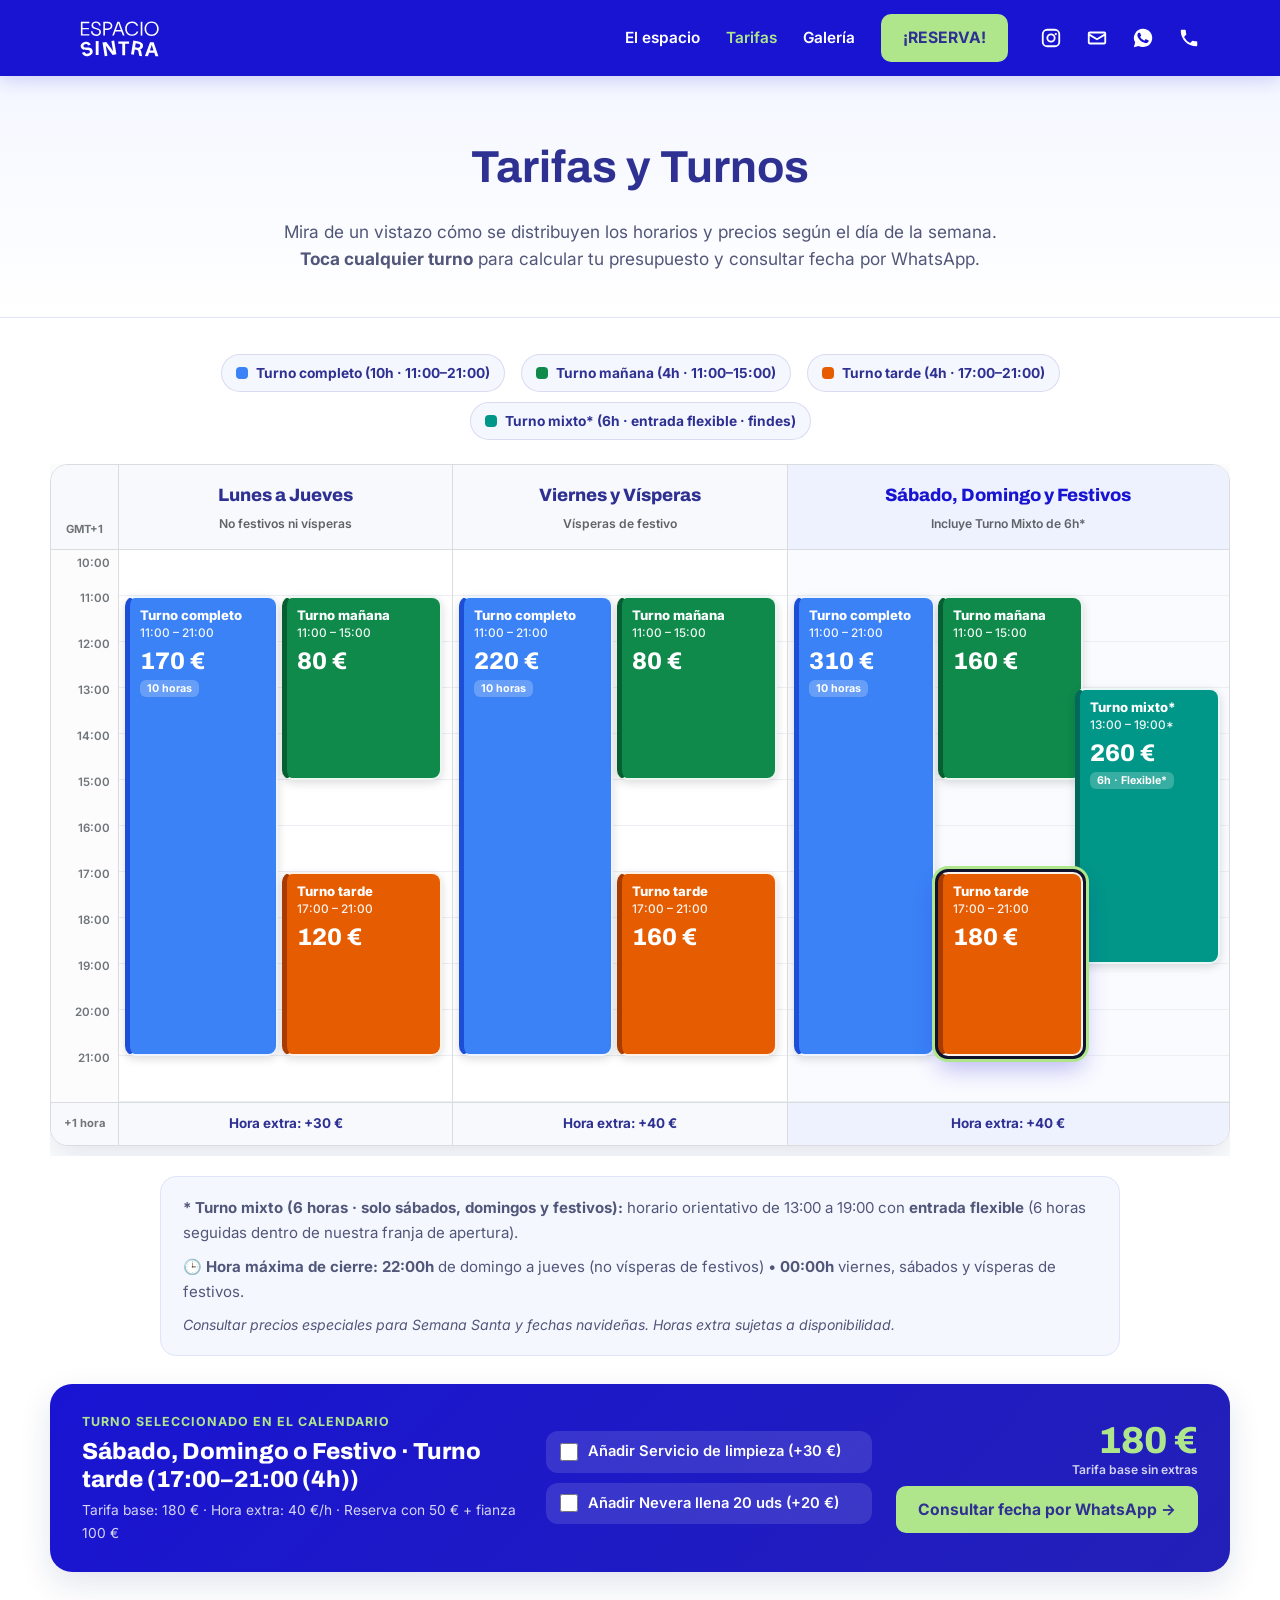
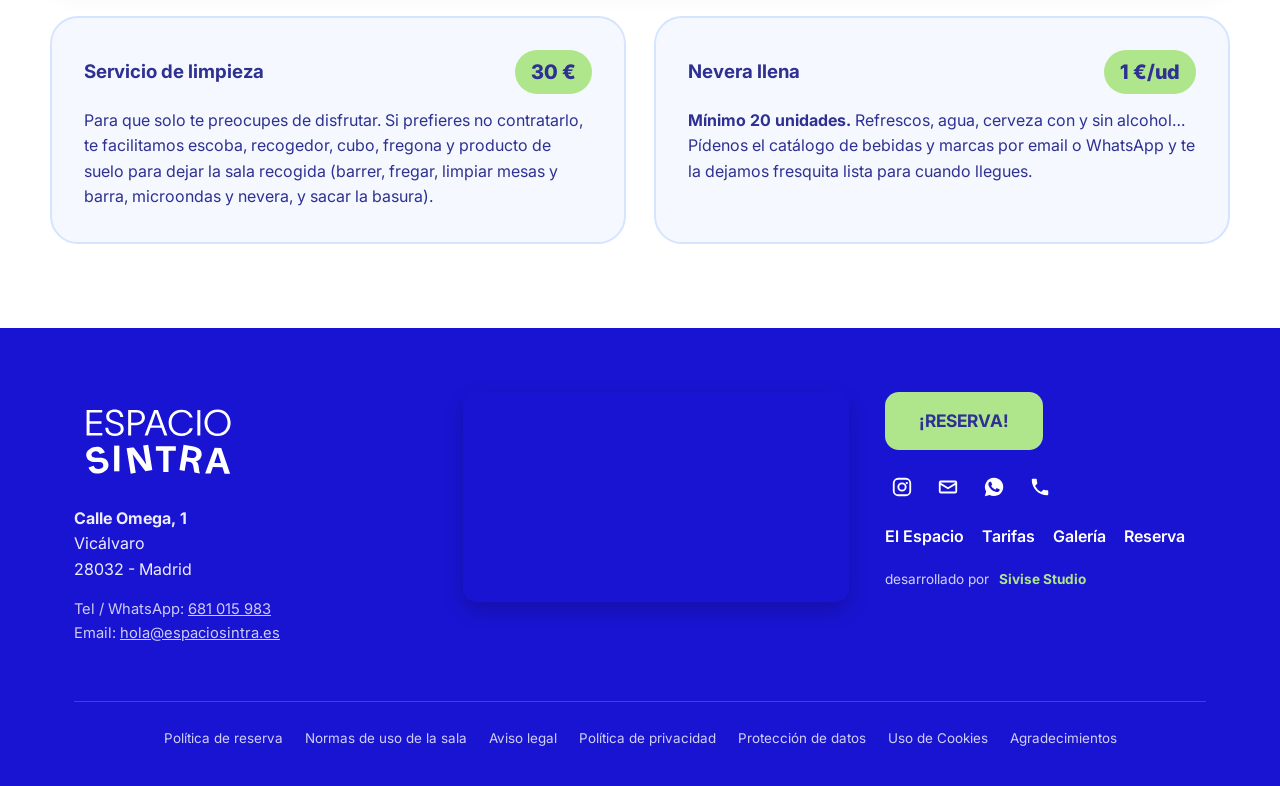
==== commit 5fbc9e30: "Add maximum closing hours notice to tarifas page" ====
--- a/tarifas/index.html
+++ b/tarifas/index.html
@@ -223,11 +223,12 @@
         </div>
       </div>
 
-      <!-- Asterisk Explanations -->
-      <p class="tarifa-footnote">
-        <strong>* Turno mixto (6 horas · solo sábados, domingos y festivos):</strong> horario orientativo de 13:00 a 19:00 con <strong>entrada flexible</strong> (6 horas seguidas dentro de nuestra franja de apertura).<br>
-        <em>Consultar precios especiales para Semana Santa y fechas navideñas. Horas extra sujetas a disponibilidad.</em>
-      </p>
+      <!-- Asterisk Explanations & Closing Hours -->
+      <div class="tarifa-footnote" style="background:#f5f7ff; border:1.5px solid #dfe5f8; border-radius:16px; padding:18px 22px; text-align:left; line-height:1.7; max-width:960px; margin:20px auto 0;">
+        <p style="margin-bottom:8px;"><strong>* Turno mixto (6 horas · solo sábados, domingos y festivos):</strong> horario orientativo de 13:00 a 19:00 con <strong>entrada flexible</strong> (6 horas seguidas dentro de nuestra franja de apertura).</p>
+        <p style="margin-bottom:8px;"><strong>🕒 Hora máxima de cierre:</strong> <strong>22:00h</strong> de domingo a jueves (no vísperas de festivos) &bull; <strong>00:00h</strong> viernes, sábados y vísperas de festivos.</p>
+        <p style="margin:0; font-size:0.88rem; color:#52577a;"><em>Consultar precios especiales para Semana Santa y fechas navideñas. Horas extra sujetas a disponibilidad.</em></p>
+      </div>
 
       <!-- Live Budget Calculator & Direct WhatsApp Bar -->
       <div class="calc-bar" aria-live="polite">
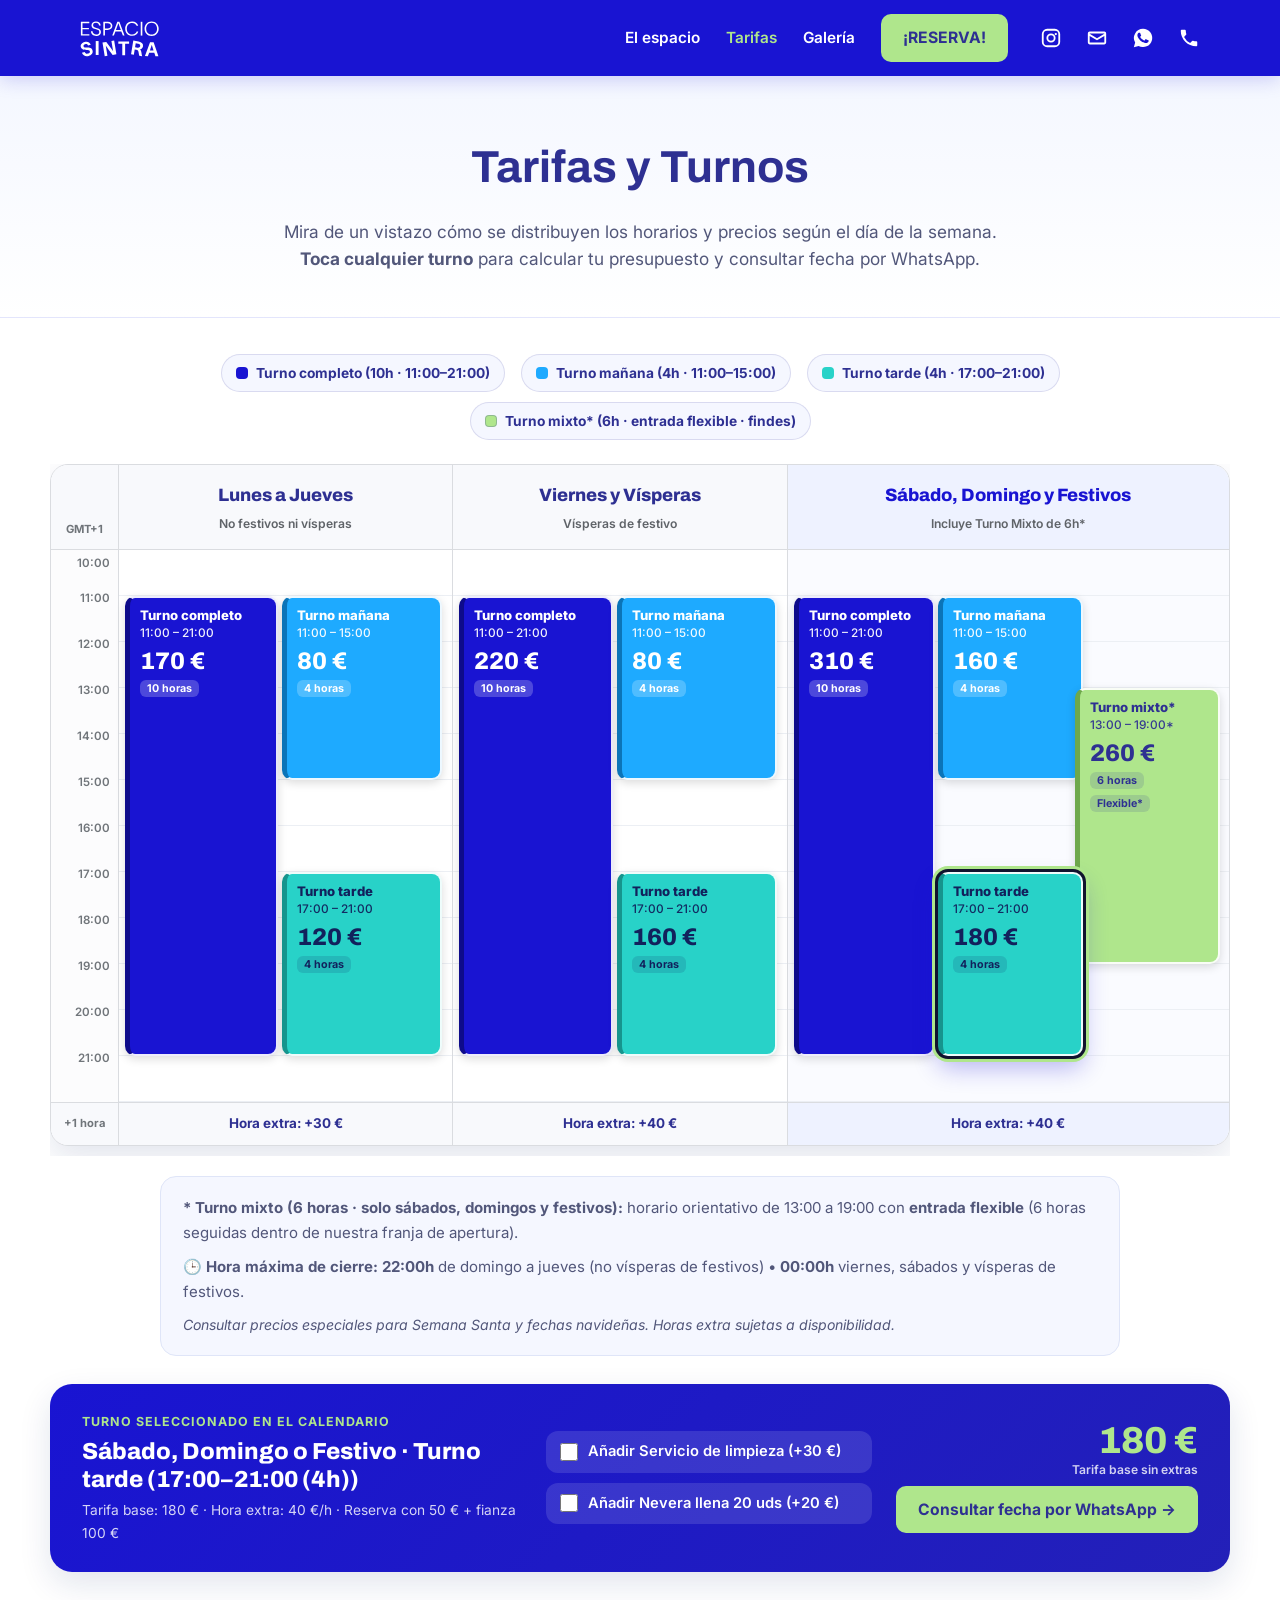
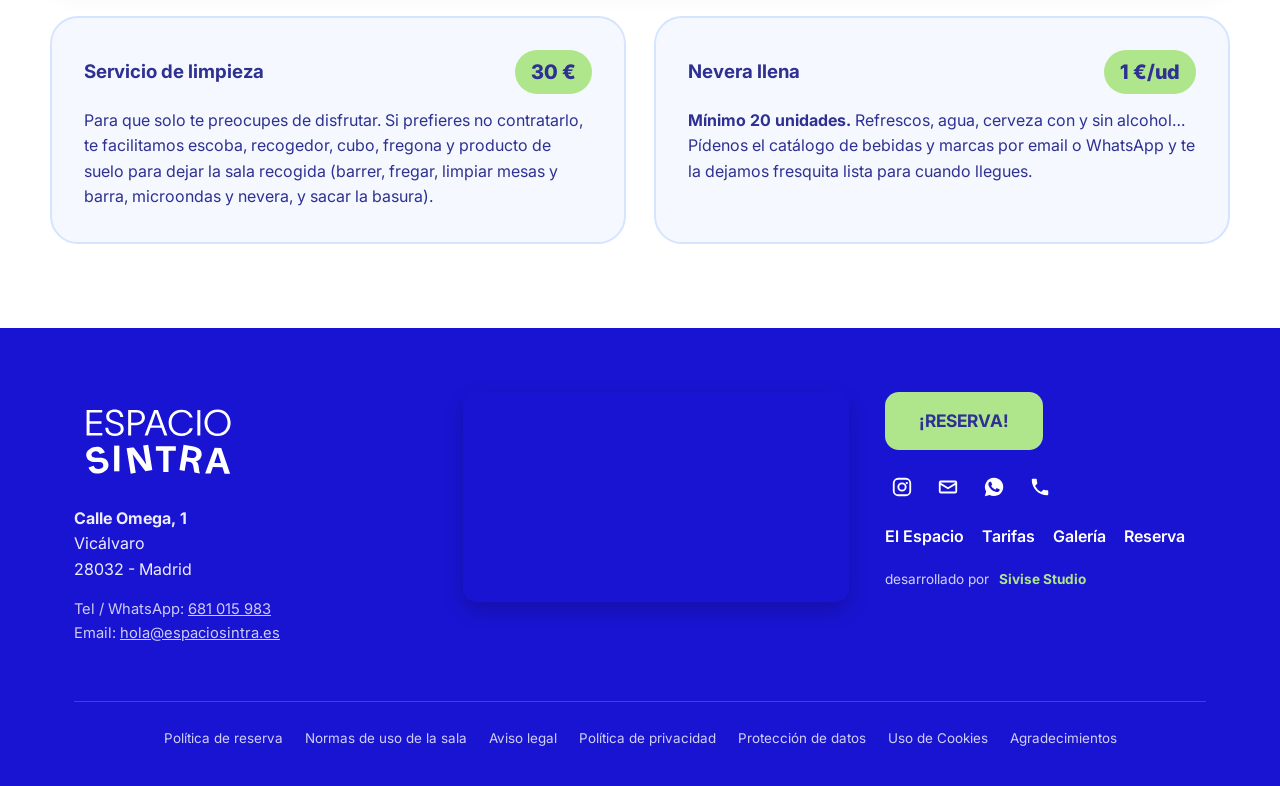
==== commit 36d96643: "Apply official Espacio Sintra 4-color palette and hour badges to tarifas calendar" ====
--- a/tarifas/index.html
+++ b/tarifas/index.html
@@ -127,6 +127,7 @@
                 <span class="gcal-ev-slot">Turno mañana</span>
                 <span class="gcal-ev-hours">11:00 – 15:00</span>
                 <span class="gcal-ev-price">80 €</span>
+                <span class="gcal-ev-badge">4 horas</span>
               </button>
 
               <!-- Tarde: 17:00 (7h) -> 21:00 (4h) -->
@@ -136,6 +137,7 @@
                 <span class="gcal-ev-slot">Turno tarde</span>
                 <span class="gcal-ev-hours">17:00 – 21:00</span>
                 <span class="gcal-ev-price">120 €</span>
+                <span class="gcal-ev-badge">4 horas</span>
               </button>
             </div>
 
@@ -158,6 +160,7 @@
                 <span class="gcal-ev-slot">Turno mañana</span>
                 <span class="gcal-ev-hours">11:00 – 15:00</span>
                 <span class="gcal-ev-price">80 €</span>
+                <span class="gcal-ev-badge">4 horas</span>
               </button>
 
               <!-- Tarde: 17:00 -> 21:00 -->
@@ -167,6 +170,7 @@
                 <span class="gcal-ev-slot">Turno tarde</span>
                 <span class="gcal-ev-hours">17:00 – 21:00</span>
                 <span class="gcal-ev-price">160 €</span>
+                <span class="gcal-ev-badge">4 horas</span>
               </button>
             </div>
 
@@ -189,6 +193,7 @@
                 <span class="gcal-ev-slot">Turno mañana</span>
                 <span class="gcal-ev-hours">11:00 – 15:00</span>
                 <span class="gcal-ev-price">160 €</span>
+                <span class="gcal-ev-badge">4 horas</span>
               </button>
 
               <!-- Tarde: 17:00 -> 21:00 -->
@@ -198,6 +203,7 @@
                 <span class="gcal-ev-slot">Turno tarde</span>
                 <span class="gcal-ev-hours">17:00 – 21:00</span>
                 <span class="gcal-ev-price">180 €</span>
+                <span class="gcal-ev-badge">4 horas</span>
               </button>
 
               <!-- Turno Mixto*: 13:00 (3h) -> 19:00 (6h) -->
@@ -207,7 +213,8 @@
                 <span class="gcal-ev-slot">Turno mixto*</span>
                 <span class="gcal-ev-hours">13:00 – 19:00*</span>
                 <span class="gcal-ev-price">260 €</span>
-                <span class="gcal-ev-badge">6h · Flexible*</span>
+                <span class="gcal-ev-badge">6 horas</span>
+                <span class="gcal-ev-badge">Flexible*</span>
               </button>
             </div>
           </div>
--- a/assets/style.css
+++ b/assets/style.css
@@ -618,10 +618,10 @@
   border-radius: 4px;
   flex-shrink: 0;
 }
-.tier-dot.ev-completo { background: #3b82f6; }
-.tier-dot.ev-manana { background: #0f8a4b; }
-.tier-dot.ev-tarde { background: #e65c00; }
-.tier-dot.ev-mixto { background: #009688; }
+.tier-dot.ev-completo { background: var(--cobalt); }
+.tier-dot.ev-manana { background: var(--sky); }
+.tier-dot.ev-tarde { background: var(--turquoise); }
+.tier-dot.ev-mixto { background: var(--mint); border: 1px solid rgba(46, 48, 146, 0.25); }
 
 .gcal-scroll {
   overflow-x: auto;
@@ -749,11 +749,35 @@
   z-index: 25 !important;
 }
 
-/* Google Calendar Authentic Colors */
-.gcal-event.ev-completo { background: #3b82f6; border-left-color: #1d4ed8; }
-.gcal-event.ev-manana   { background: #0f8a4b; border-left-color: #065f32; }
-.gcal-event.ev-tarde    { background: #e65c00; border-left-color: #a83c00; }
-.gcal-event.ev-mixto    { background: #009688; border-left-color: #00695c; }
+/* Espacio Sintra Official 4-Color Palette */
+.gcal-event.ev-completo {
+  background: var(--cobalt);
+  border-left-color: #0e0b8a;
+  color: var(--white);
+}
+.gcal-event.ev-manana {
+  background: var(--sky);
+  border-left-color: #0b74b8;
+  color: var(--white);
+}
+.gcal-event.ev-tarde {
+  background: var(--turquoise);
+  border-left-color: #16948d;
+  color: #12215c;
+}
+.gcal-event.ev-tarde .gcal-ev-badge {
+  background: rgba(18, 33, 92, 0.14);
+  color: #12215c;
+}
+.gcal-event.ev-mixto {
+  background: var(--mint);
+  border-left-color: #6ea84b;
+  color: var(--indigo);
+}
+.gcal-event.ev-mixto .gcal-ev-badge {
+  background: rgba(46, 48, 146, 0.14);
+  color: var(--indigo);
+}
 
 .gcal-ev-slot {
   font-size: 0.82rem;
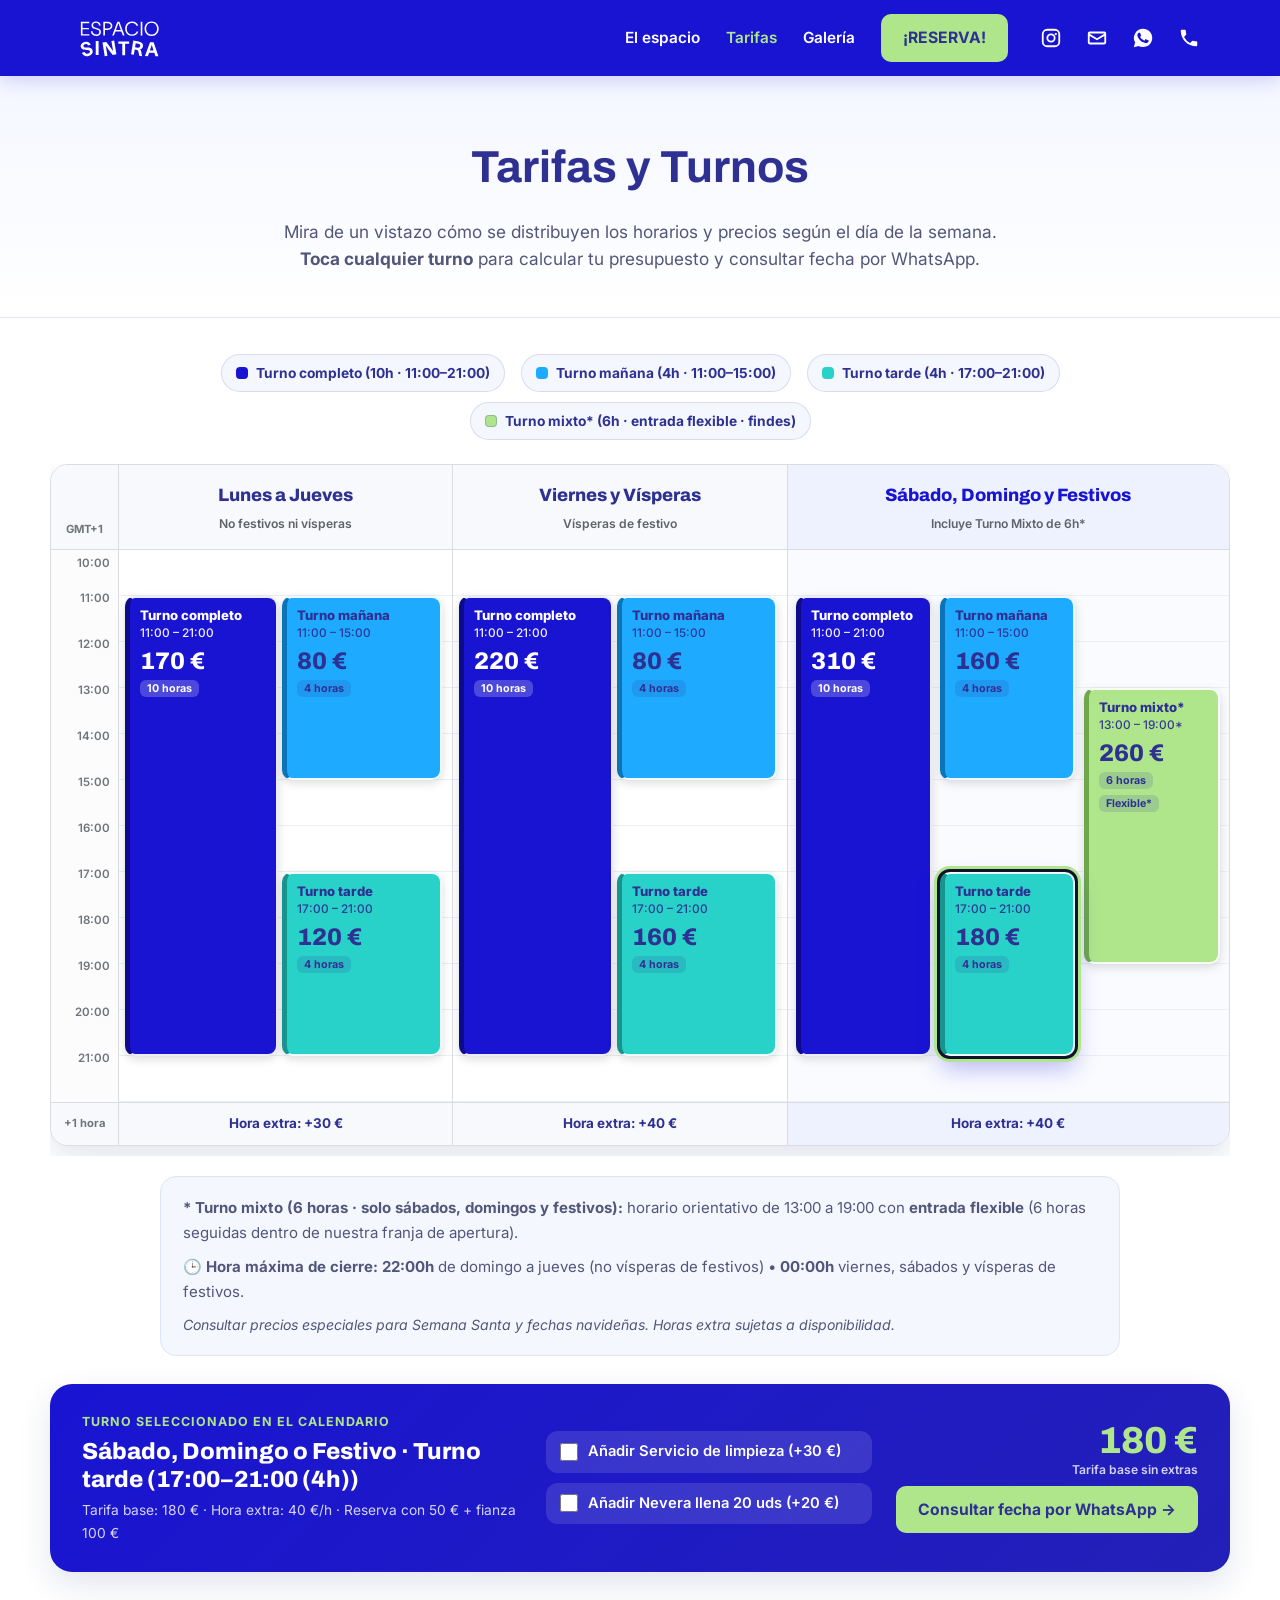
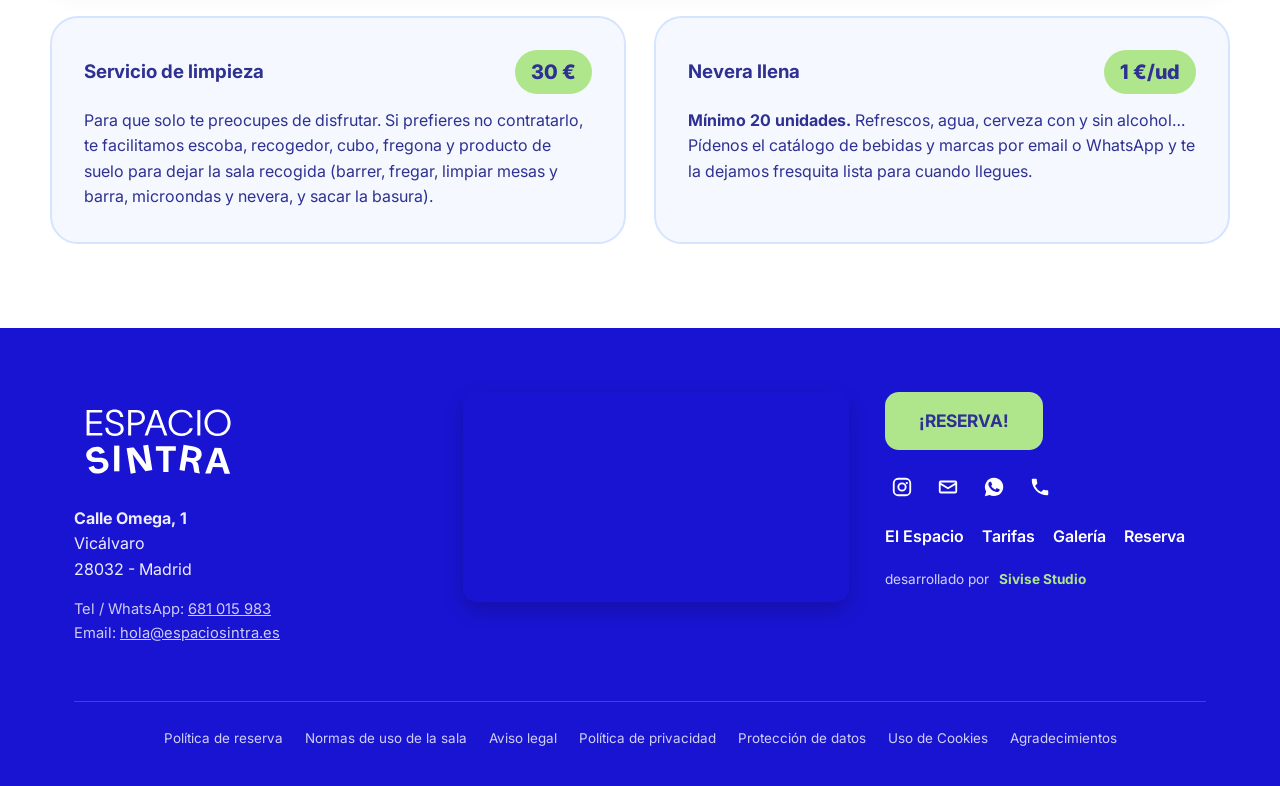
==== commit ee7e7566: "Equalize horizontal spacing between Completo, Mañana/Tarde, and Mixto tracks" ====
--- a/tarifas/index.html
+++ b/tarifas/index.html
@@ -174,11 +174,11 @@
               </button>
             </div>
 
-            <!-- Col 3: Sábado, Domingo y Festivos (with overlapping Turno Mixto 13:00-19:00* like Google Calendar!) -->
+            <!-- Col 3: Sábado, Domingo y Festivos (3 evenly-spaced tracks) -->
             <div class="gcal-day-col tier-fd-bg">
               <!-- Completo: 11:00 -> 21:00 -->
               <button type="button" class="gcal-event ev-completo"
-                style="top:calc(var(--hour-h) * 1); height:calc(var(--hour-h) * 10); left:6px; width:32%; z-index:2;"
+                style="top:calc(var(--hour-h) * 1); height:calc(var(--hour-h) * 10); left:2%; width:30.6%; z-index:2;"
                 data-day="Sábado, Domingo o Festivo" data-slot="Turno completo" data-hours="11:00–21:00 (10h)" data-price="310" data-extra="40 €/h">
                 <span class="gcal-ev-slot">Turno completo</span>
                 <span class="gcal-ev-hours">11:00 – 21:00</span>
@@ -188,7 +188,7 @@
 
               <!-- Mañana: 11:00 -> 15:00 -->
               <button type="button" class="gcal-event ev-manana"
-                style="top:calc(var(--hour-h) * 1); height:calc(var(--hour-h) * 4); left:34%; width:33%; z-index:3;"
+                style="top:calc(var(--hour-h) * 1); height:calc(var(--hour-h) * 4); left:34.6%; width:30.6%; z-index:3;"
                 data-day="Sábado, Domingo o Festivo" data-slot="Turno mañana" data-hours="11:00–15:00 (4h)" data-price="160" data-extra="40 €/h">
                 <span class="gcal-ev-slot">Turno mañana</span>
                 <span class="gcal-ev-hours">11:00 – 15:00</span>
@@ -198,7 +198,7 @@
 
               <!-- Tarde: 17:00 -> 21:00 -->
               <button type="button" class="gcal-event ev-tarde selected"
-                style="top:calc(var(--hour-h) * 7); height:calc(var(--hour-h) * 4); left:34%; width:33%; z-index:3;"
+                style="top:calc(var(--hour-h) * 7); height:calc(var(--hour-h) * 4); left:34.6%; width:30.6%; z-index:3;"
                 data-day="Sábado, Domingo o Festivo" data-slot="Turno tarde" data-hours="17:00–21:00 (4h)" data-price="180" data-extra="40 €/h">
                 <span class="gcal-ev-slot">Turno tarde</span>
                 <span class="gcal-ev-hours">17:00 – 21:00</span>
@@ -208,7 +208,7 @@
 
               <!-- Turno Mixto*: 13:00 (3h) -> 19:00 (6h) -->
               <button type="button" class="gcal-event ev-mixto"
-                style="top:calc(var(--hour-h) * 3); height:calc(var(--hour-h) * 6); left:65%; width:33%; z-index:4;"
+                style="top:calc(var(--hour-h) * 3); height:calc(var(--hour-h) * 6); left:67.2%; width:30.8%; z-index:4;"
                 data-day="Sábado, Domingo o Festivo" data-slot="Turno mixto* (6h)" data-hours="13:00–19:00* entrada flexible" data-price="260" data-extra="40 €/h">
                 <span class="gcal-ev-slot">Turno mixto*</span>
                 <span class="gcal-ev-hours">13:00 – 19:00*</span>
--- a/assets/style.css
+++ b/assets/style.css
@@ -758,22 +758,20 @@
 .gcal-event.ev-manana {
   background: var(--sky);
   border-left-color: #0b74b8;
-  color: var(--white);
+  color: var(--indigo);
 }
 .gcal-event.ev-tarde {
   background: var(--turquoise);
   border-left-color: #16948d;
-  color: #12215c;
-}
-.gcal-event.ev-tarde .gcal-ev-badge {
-  background: rgba(18, 33, 92, 0.14);
-  color: #12215c;
+  color: var(--indigo);
 }
 .gcal-event.ev-mixto {
   background: var(--mint);
   border-left-color: #6ea84b;
   color: var(--indigo);
 }
+.gcal-event.ev-manana .gcal-ev-badge,
+.gcal-event.ev-tarde .gcal-ev-badge,
 .gcal-event.ev-mixto .gcal-ev-badge {
   background: rgba(46, 48, 146, 0.14);
   color: var(--indigo);
